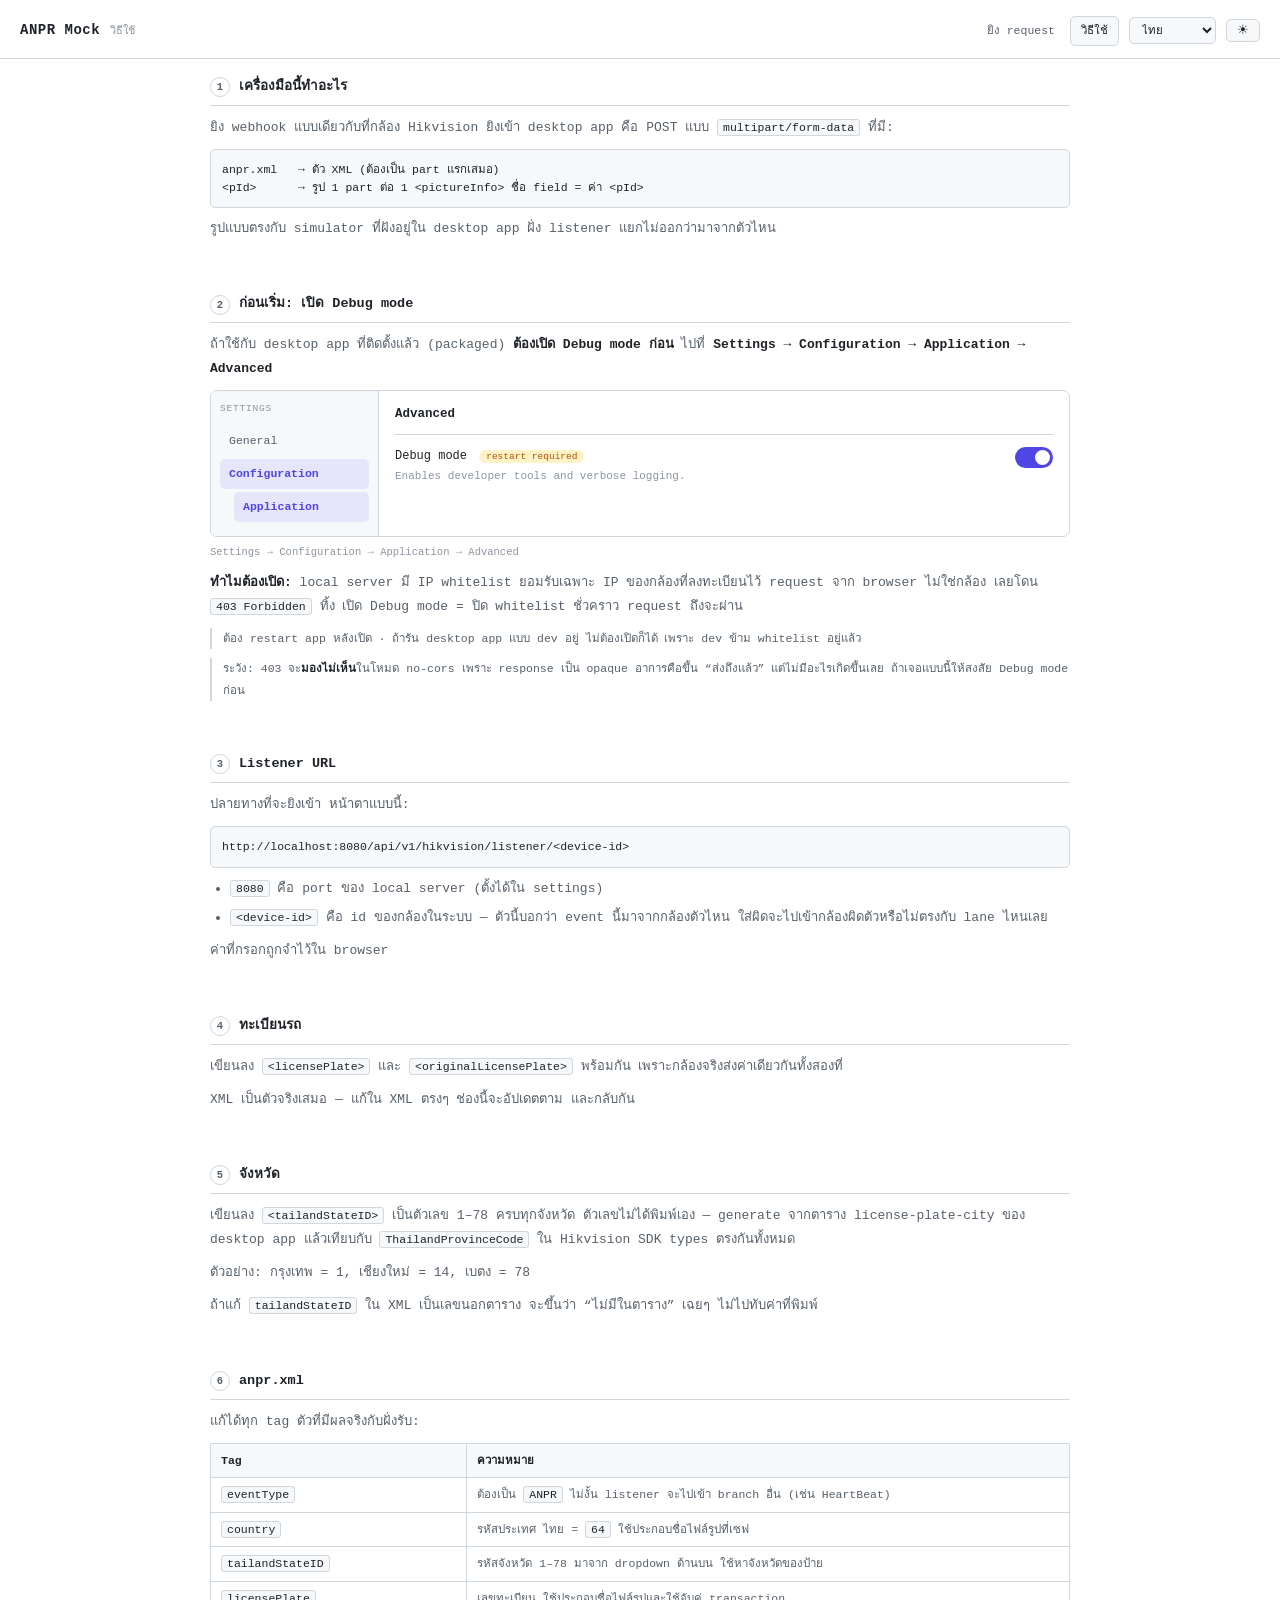
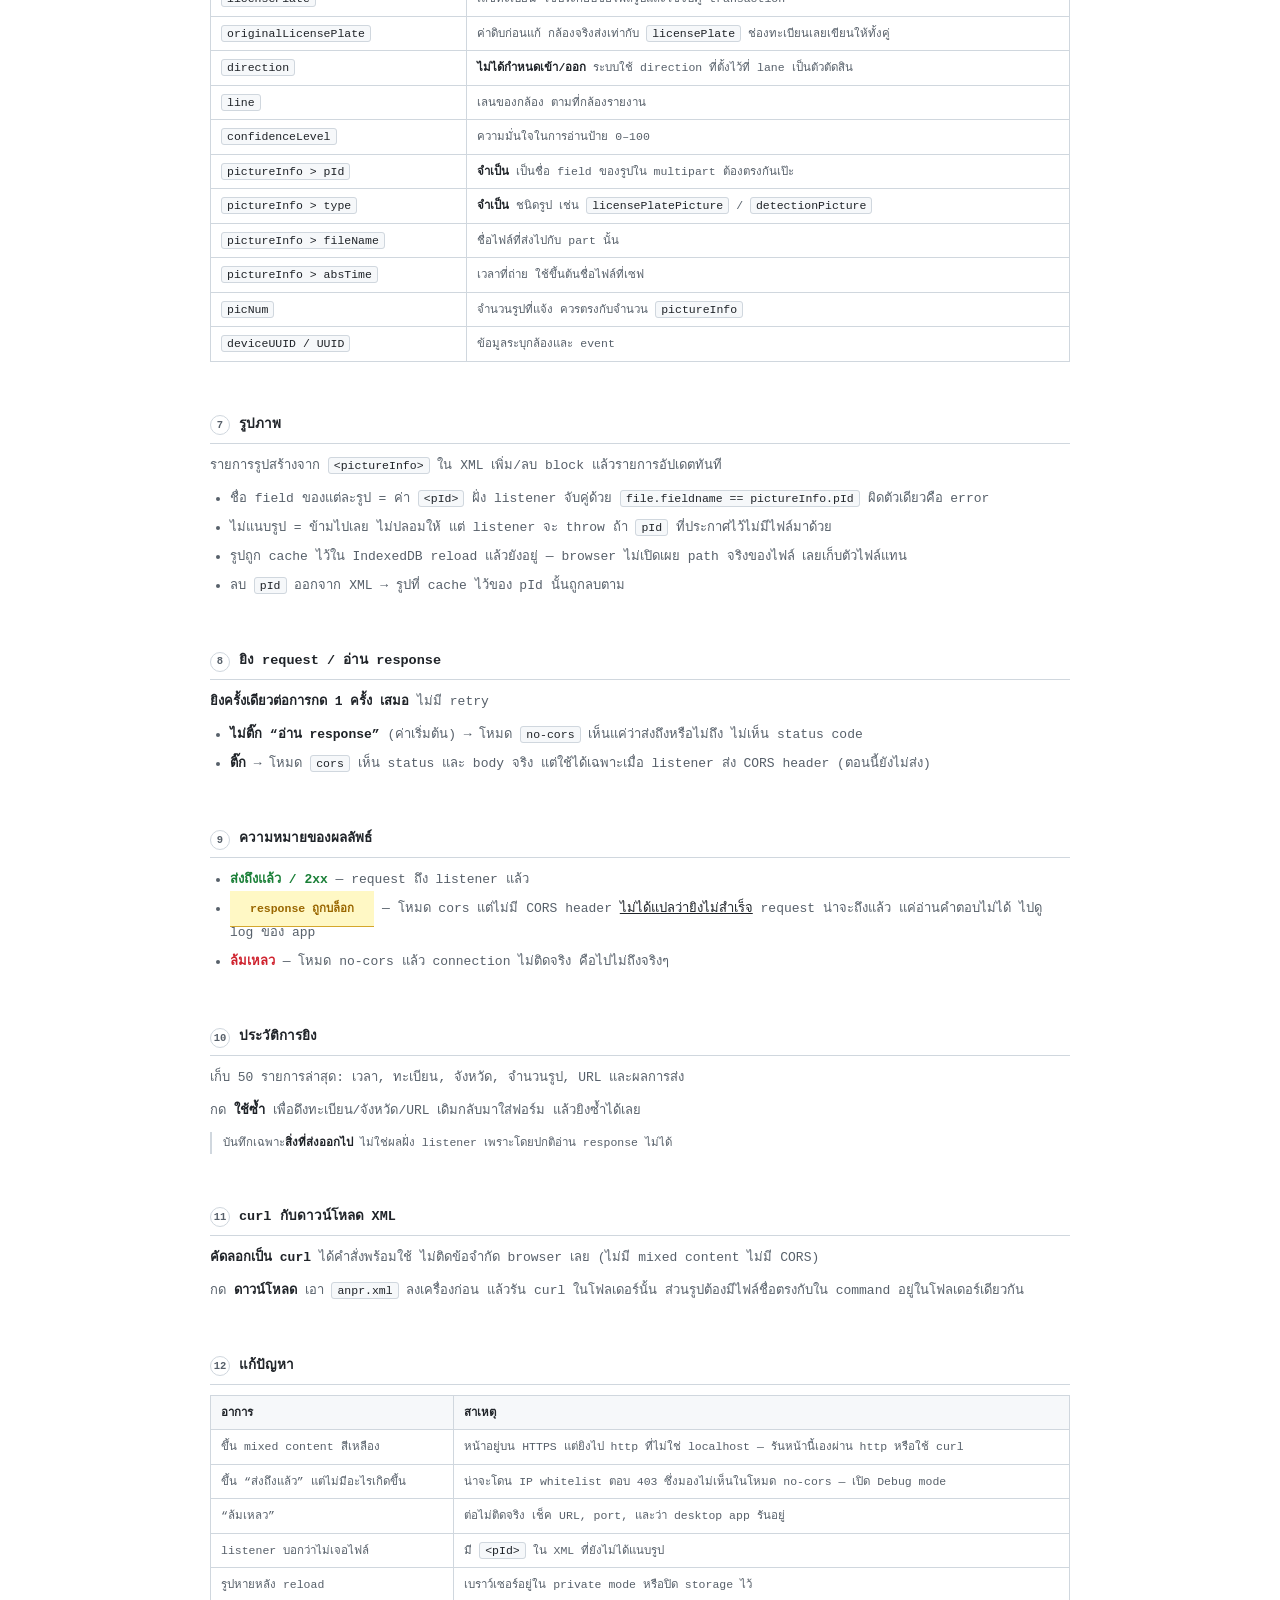
==== help.html @ 74ee7b0b "feat: help page, th/en/ja, fire history; fix misleading error colour Help page (help.html) documents" ====
<!doctype html>
<html lang="th">
  <head>
    <meta charset="utf-8" />
    <meta name="viewport" content="width=device-width, initial-scale=1" />
    <title>ANPR Mock — help</title>
    <link rel="stylesheet" href="./styles.css" />
    <script>
      document.documentElement.dataset.theme = localStorage.getItem("anpr-theme") || "light"
    </script>
  </head>
  <body>
    <header>
      <h1 data-i18n="app.title">ANPR Mock</h1>
      <span class="sub" data-i18n="nav.help"></span>
      <nav>
        <a href="./index.html" data-i18n="nav.app"></a>
        <a class="active" href="./help.html" data-i18n="nav.help"></a>
      </nav>
      <select id="lang" class="lang"></select>
      <button id="theme" class="icon" type="button" title="light / dark">☀</button>
    </header>

    <main id="doc" class="doc"></main>

    <script src="./theme.js"></script>
    <script src="./i18n.js"></script>
    <script src="./help.js"></script>
  </body>
</html>
---- styles.css ----
/* Light is the default palette; dark only redefines the tokens. */
:root {
  --bg: #ffffff;
  --panel: #f6f8fa;
  --border: #d0d7de;
  --txt: #1f2328;
  --dim: #57606a;
  --faint: #8c959f;
  --ok: #1a7f37;
  --err: #cf222e;
  --warn: #9a6700;
  --warn-bg: #fff8c5;
  --warn-border: #d4a72c;
  --warn-txt: #4d3800;
  --err-txt: #82071e;
  --thumb-bg: #eaeef2;
}

:root[data-theme="dark"] {
  --bg: #0d1117;
  --panel: #161b22;
  --border: #30363d;
  --txt: #d7dde5;
  --dim: #9aa4b0;
  --faint: #6e7681;
  --ok: #3fb950;
  --err: #f85149;
  --warn: #d29922;
  --warn-bg: #2a1f0a;
  --warn-border: #d29922;
  --warn-txt: #f0d9a8;
  --err-txt: #f8b8b4;
  --thumb-bg: #0a0d12;
}

* {
  box-sizing: border-box;
}

body {
  margin: 0;
  background: var(--bg);
  color: var(--txt);
  font:
    13px/1.55 ui-monospace,
    SFMono-Regular,
    Menlo,
    monospace;
}

header {
  padding: 16px 20px 12px;
  border-bottom: 1px solid var(--border);
  display: flex;
  align-items: baseline;
  gap: 10px;
}
header h1 {
  margin: 0;
  font-size: 14px;
  letter-spacing: 0.5px;
}
header .sub {
  color: var(--faint);
  font-size: 11px;
  flex: 1;
}
button.icon {
  padding: 4px 10px;
  font-size: 13px;
  line-height: 1;
}

main {
  max-width: 900px;
  margin: 0 auto;
  padding: 18px 20px 60px;
  display: flex;
  flex-direction: column;
  gap: 18px;
}

label {
  display: flex;
  align-items: baseline;
  gap: 10px;
  font-size: 11px;
  color: var(--dim);
  margin-bottom: 6px;
  text-transform: uppercase;
  letter-spacing: 0.6px;
}
.hint {
  text-transform: none;
  letter-spacing: 0;
  color: var(--faint);
}

input[type="text"],
textarea {
  width: 100%;
  background: var(--panel);
  color: var(--txt);
  border: 1px solid var(--border);
  border-radius: 5px;
  padding: 9px 11px;
  font: inherit;
  resize: vertical;
}
input[type="text"]:focus,
textarea:focus {
  outline: none;
  border-color: var(--dim);
}

button {
  background: var(--panel);
  color: var(--txt);
  border: 1px solid var(--border);
  border-radius: 5px;
  padding: 8px 16px;
  font: inherit;
  cursor: pointer;
}
button:hover {
  border-color: var(--dim);
}
button.ghost {
  color: var(--dim);
}
button.link {
  background: none;
  border: none;
  padding: 0;
  color: var(--faint);
  font-size: 10px;
  text-transform: uppercase;
  letter-spacing: 0.6px;
}
button.link:hover {
  color: var(--txt);
}

.actions {
  display: flex;
  gap: 10px;
}
#fire {
  border-color: var(--dim);
  font-weight: 600;
}

.warn {
  margin: 0;
  padding: 11px 20px;
  background: var(--warn-bg);
  border-bottom: 1px solid var(--warn-border);
  color: var(--warn-txt);
  font-size: 11.5px;
  line-height: 1.7;
}
.warn code {
  color: var(--warn);
  font-weight: 600;
}
.hidden {
  display: none;
}

.pid {
  display: flex;
  align-items: center;
  gap: 12px;
  padding: 9px 11px;
  border: 1px solid var(--border);
  border-radius: 5px;
  margin-bottom: 7px;
}
.thumb {
  width: 56px;
  height: 42px;
  flex: none;
  border: 1px solid var(--border);
  border-radius: 3px;
  overflow: hidden;
  display: flex;
  align-items: center;
  justify-content: center;
  background: var(--thumb-bg);
}
.thumb.empty {
  color: var(--faint);
}
.thumb img {
  width: 100%;
  height: 100%;
  object-fit: cover;
}
.pid-body {
  flex: 1;
  min-width: 0;
}
.pid-name {
  font-size: 12px;
}
.pid-id,
.pid-file {
  font-size: 10.5px;
  color: var(--faint);
  white-space: nowrap;
  overflow: hidden;
  text-overflow: ellipsis;
}
.pid-file {
  color: var(--ok);
}

.btn-file {
  display: inline-block;
  margin: 0;
  padding: 7px 14px;
  border: 1px solid var(--border);
  border-radius: 5px;
  cursor: pointer;
  font-size: 12px;
  color: var(--txt);
  text-transform: none;
  letter-spacing: 0;
}
.btn-file:hover {
  border-color: var(--dim);
}
.btn-file input {
  display: none;
}

.empty-box {
  padding: 18px;
  border: 1px dashed var(--border);
  border-radius: 5px;
  text-align: center;
  color: var(--faint);
  font-size: 11.5px;
}

.result {
  margin: 0;
  padding: 11px;
  background: var(--panel);
  border: 1px solid var(--border);
  border-radius: 5px;
  white-space: pre-wrap;
  word-break: break-word;
  max-height: 320px;
  overflow: auto;
  font-size: 11.5px;
  color: var(--dim);
}
.result.ok {
  border-color: var(--ok);
  color: var(--txt);
}
.result.err {
  border-color: var(--err);
  color: var(--err-txt);
}

.row2 {
  display: grid;
  grid-template-columns: 1fr 1fr;
  gap: 14px;
}
@media (max-width: 640px) {
  .row2 {
    grid-template-columns: 1fr;
  }
}
select {
  width: 100%;
  background: var(--panel);
  color: var(--txt);
  border: 1px solid var(--border);
  border-radius: 5px;
  padding: 9px 11px;
  font: inherit;
}
select:focus {
  outline: none;
  border-color: var(--dim);
}

.actions {
  align-items: center;
}
label.check {
  margin: 0;
  text-transform: none;
  letter-spacing: 0;
  font-size: 11.5px;
  color: var(--dim);
  cursor: pointer;
  align-items: center;
  gap: 6px;
}
button:disabled {
  opacity: 0.5;
  cursor: default;
}

/* ─── header nav + language ─────────────────────────────────────────────── */
header nav {
  display: flex;
  gap: 4px;
}
header nav a {
  color: var(--dim);
  text-decoration: none;
  font-size: 11.5px;
  padding: 5px 10px;
  border: 1px solid transparent;
  border-radius: 5px;
}
header nav a:hover {
  color: var(--txt);
}
header nav a.active {
  color: var(--txt);
  border-color: var(--border);
  background: var(--panel);
}
select.lang {
  width: auto;
  padding: 5px 8px;
  font-size: 11.5px;
}

/* ─── history ───────────────────────────────────────────────────────────── */
.hrow {
  display: flex;
  align-items: center;
  gap: 10px;
  padding: 7px 11px;
  border: 1px solid var(--border);
  border-radius: 5px;
  margin-bottom: 5px;
  font-size: 11.5px;
}
.hdot {
  width: 7px;
  height: 7px;
  border-radius: 50%;
  flex: none;
  background: var(--faint);
}
.hdot.ok {
  background: var(--ok);
}
.hdot.warn {
  background: var(--warn);
}
.hdot.err {
  background: var(--err);
}
.htime {
  color: var(--faint);
  white-space: nowrap;
}
.hplate {
  font-weight: 600;
  min-width: 90px;
}
.hprov {
  flex: 1;
  color: var(--dim);
  white-space: nowrap;
  overflow: hidden;
  text-overflow: ellipsis;
}
.hprov i,
.hpics i {
  font-style: normal;
  color: var(--faint);
}
.hpics {
  color: var(--dim);
  white-space: nowrap;
}
.hout {
  white-space: nowrap;
}
.hout.ok {
  color: var(--ok);
}
.hout.warn {
  color: var(--warn);
}
.hout.err {
  color: var(--err);
}

.result.warn {
  border-color: var(--warn);
  color: var(--txt);
}

/* ─── help page ─────────────────────────────────────────────────────────── */
.doc section {
  margin-bottom: 26px;
}
.doc h2 {
  display: flex;
  align-items: center;
  gap: 9px;
  font-size: 13.5px;
  margin: 0 0 10px;
  padding-bottom: 7px;
  border-bottom: 1px solid var(--border);
}
.doc .num {
  display: inline-flex;
  align-items: center;
  justify-content: center;
  width: 20px;
  height: 20px;
  flex: none;
  border: 1px solid var(--border);
  border-radius: 50%;
  font-size: 10.5px;
  color: var(--dim);
}
.doc p,
.doc li {
  line-height: 1.85;
  color: var(--dim);
}
.doc p {
  margin: 0 0 9px;
}
.doc ul {
  margin: 0 0 9px;
  padding-left: 20px;
}
.doc li {
  margin-bottom: 5px;
}
.doc b,
.doc u {
  color: var(--txt);
}
.doc b.ok {
  color: var(--ok);
}
.doc b.warn {
  color: var(--warn);
}
.doc b.err {
  color: var(--err);
}
.doc code {
  background: var(--panel);
  border: 1px solid var(--border);
  border-radius: 3px;
  padding: 1px 5px;
  font-size: 11.5px;
  color: var(--txt);
}
.doc pre {
  background: var(--panel);
  border: 1px solid var(--border);
  border-radius: 5px;
  padding: 11px;
  overflow-x: auto;
  font-size: 11.5px;
  color: var(--txt);
  margin: 0 0 9px;
}
.doc .note {
  border-left: 2px solid var(--border);
  padding-left: 11px;
  font-size: 11.5px;
}
.scroll {
  overflow-x: auto;
  margin-bottom: 9px;
}
.doc table {
  width: 100%;
  border-collapse: collapse;
  font-size: 11.5px;
  min-width: 460px;
}
.doc th,
.doc td {
  text-align: left;
  vertical-align: top;
  padding: 7px 10px;
  border: 1px solid var(--border);
  line-height: 1.7;
}
.doc th {
  background: var(--panel);
  color: var(--txt);
  font-weight: 600;
}
.doc td {
  color: var(--dim);
}

/* Reproduction of the desktop app's settings screen (see help.js). */
.shot {
  margin: 0 0 11px;
}
.shot-ui {
  display: flex;
  border: 1px solid var(--border);
  border-radius: 7px;
  overflow: hidden;
  background: var(--bg);
  min-width: 420px;
}
.shot-side {
  width: 168px;
  flex: none;
  padding: 11px 9px;
  border-right: 1px solid var(--border);
  background: var(--panel);
}
.shot-side-h {
  font-size: 9.5px;
  letter-spacing: 0.8px;
  color: var(--faint);
  margin-bottom: 9px;
}
.shot-item {
  padding: 6px 9px;
  border-radius: 5px;
  font-size: 11.5px;
  color: var(--dim);
  margin-bottom: 3px;
}
.shot-item.sub {
  margin-left: 14px;
}
.shot-item.sel {
  color: #4f46e5;
  background: rgba(79, 70, 229, 0.1);
  font-weight: 600;
}
.shot-panel {
  flex: 1;
  padding: 14px 16px;
}
.shot-title {
  font-weight: 700;
  font-size: 12.5px;
  color: var(--txt);
  padding-bottom: 9px;
  border-bottom: 1px solid var(--border);
  margin-bottom: 12px;
}
.shot-row {
  display: flex;
  align-items: flex-start;
  gap: 14px;
}
.shot-label {
  font-size: 12px;
  color: var(--txt);
  margin-bottom: 3px;
}
.shot-badge {
  font-size: 9.5px;
  color: #b45309;
  background: #fef3c7;
  border-radius: 9px;
  padding: 1px 7px;
  margin-left: 5px;
}
.shot-desc {
  font-size: 11px;
  color: var(--faint);
}
.shot-toggle {
  width: 38px;
  height: 21px;
  flex: none;
  margin-left: auto;
  border-radius: 11px;
  background: #4f46e5;
  position: relative;
}
.shot-toggle i {
  position: absolute;
  top: 3px;
  right: 3px;
  width: 15px;
  height: 15px;
  border-radius: 50%;
  background: #fff;
}
.shot figcaption {
  margin-top: 7px;
  font-size: 10.5px;
  color: var(--faint);
}
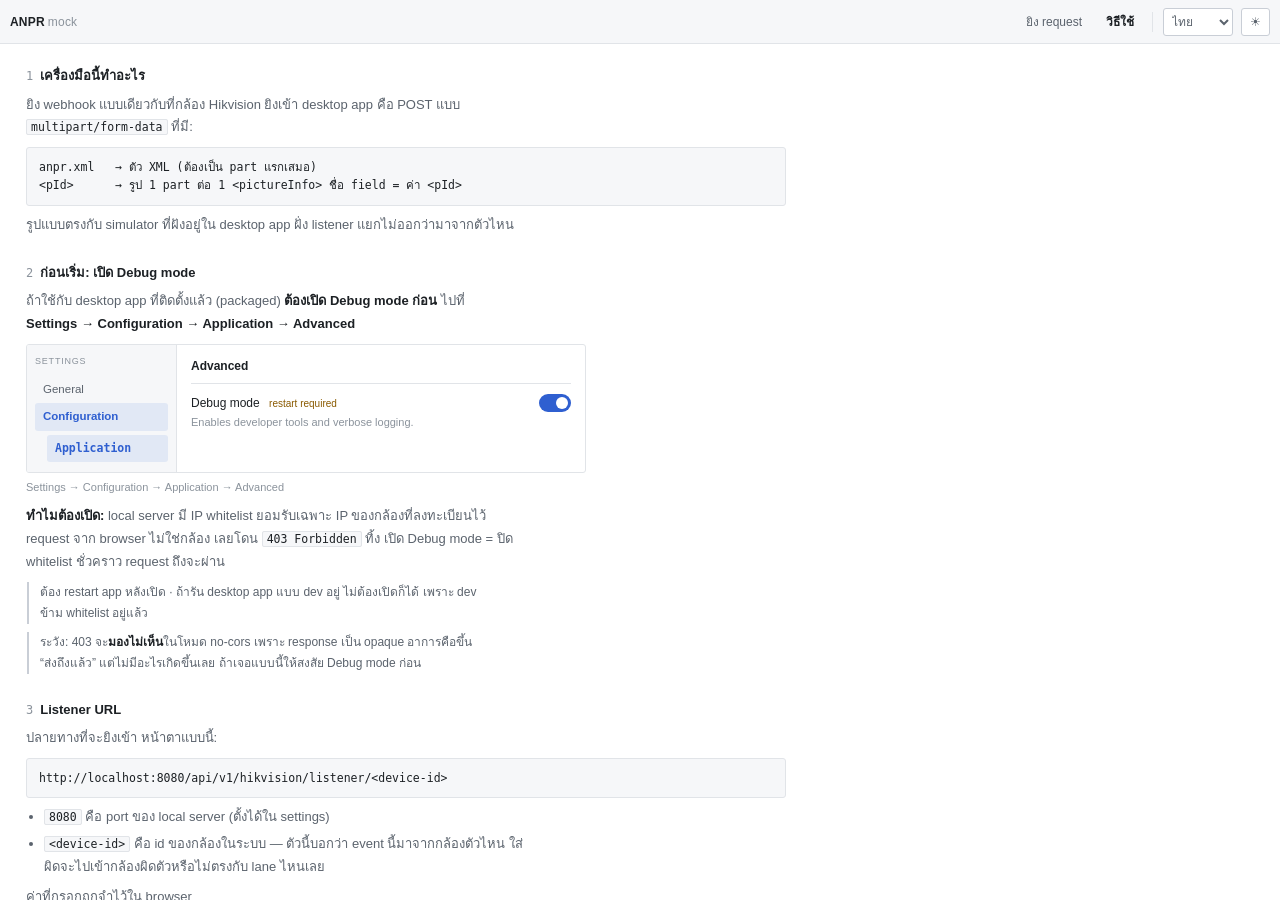
==== commit d87ba88d: "feat: rework the layout as an API client, add optional live presence The screen is a request tool us" ====
--- a/help.html
+++ b/help.html
@@ -4,24 +4,24 @@
     <meta charset="utf-8" />
     <meta name="viewport" content="width=device-width, initial-scale=1" />
     <title>ANPR Mock — help</title>
+    <link rel="icon" href='data:image/svg+xml,<svg xmlns="http://www.w3.org/2000/svg" viewBox="0 0 16 16"><rect x="1" y="4" width="14" height="8" rx="1.5" fill="none" stroke="%232f5fd0" stroke-width="1.5"/><path d="M4.5 8h1.5M7.25 8h1.5M10 8h1.5" stroke="%232f5fd0" stroke-width="1.5" stroke-linecap="round"/></svg>' />
     <link rel="stylesheet" href="./styles.css" />
     <script>
       document.documentElement.dataset.theme = localStorage.getItem("anpr-theme") || "light"
     </script>
   </head>
   <body>
-    <header>
-      <h1 data-i18n="app.title">ANPR Mock</h1>
-      <span class="sub" data-i18n="nav.help"></span>
-      <nav>
-        <a href="./index.html" data-i18n="nav.app"></a>
-        <a class="active" href="./help.html" data-i18n="nav.help"></a>
-      </nav>
-      <select id="lang" class="lang"></select>
-      <button id="theme" class="icon" type="button" title="light / dark">☀</button>
+    <header class="bar">
+      <span class="brand">ANPR<em>mock</em></span>
+      <span style="flex: 1"></span>
+      <a class="tab" href="./index.html" data-i18n="nav.app"></a>
+      <a class="tab active" href="./help.html" data-i18n="nav.help"></a>
+      <span class="bar-sep" aria-hidden="true"></span>
+      <select id="lang" class="quiet-select" aria-label="Language"></select>
+      <button id="theme" class="quiet icon" type="button" title="light / dark">☀</button>
     </header>
 
-    <main id="doc" class="doc"></main>
+    <main class="doc"><div class="doc-inner" id="doc"></div></main>
 
     <script src="./theme.js"></script>
     <script src="./i18n.js"></script>
--- a/styles.css
+++ b/styles.css
@@ -1,447 +1,639 @@
-/* Light is the default palette; dark only redefines the tokens. */
+/*
+ * Layout is an API-client, not a dashboard: a toolbar carrying the target and
+ * the primary action, a narrow left rail for what changes between fires, and
+ * the payload/response panes taking the remaining space.
+ *
+ * Two type families on purpose — a UI sans for chrome and labels, monospace for
+ * data the developer actually reads (URL, XML, plate, pIds, response). That
+ * split does the hierarchy work that size and weight alone would not.
+ *
+ * Light is the default palette; dark only redefines the tokens.
+ */
+
 :root {
   --bg: #ffffff;
-  --panel: #f6f8fa;
-  --border: #d0d7de;
-  --txt: #1f2328;
-  --dim: #57606a;
-  --faint: #8c959f;
+  --bg-sunken: #f6f7f9;
+  --bg-raised: #ffffff;
+  --line: #e1e4e8;
+  --line-strong: #c9ced6;
+  --txt: #1c2024;
+  --txt-dim: #5b636d;
+  --txt-faint: #8b939c;
+  --accent: #2f5fd0;
+  --accent-txt: #ffffff;
   --ok: #1a7f37;
-  --err: #cf222e;
-  --warn: #9a6700;
-  --warn-bg: #fff8c5;
-  --warn-border: #d4a72c;
-  --warn-txt: #4d3800;
-  --err-txt: #82071e;
-  --thumb-bg: #eaeef2;
+  --err: #c62b1f;
+  --warn: #8a5a00;
+  --warn-bg: #fdf6e3;
+  --focus: #2f5fd0;
+
+  --ui:
+    -apple-system, BlinkMacSystemFont, "Segoe UI", Roboto, "Noto Sans Thai", "Hiragino Sans", "Noto Sans JP",
+    sans-serif;
+  --mono: ui-monospace, SFMono-Regular, "SF Mono", Menlo, Consolas, monospace;
+
+  --bar-h: 44px;
 }
 
 :root[data-theme="dark"] {
-  --bg: #0d1117;
-  --panel: #161b22;
-  --border: #30363d;
-  --txt: #d7dde5;
-  --dim: #9aa4b0;
-  --faint: #6e7681;
-  --ok: #3fb950;
-  --err: #f85149;
-  --warn: #d29922;
-  --warn-bg: #2a1f0a;
-  --warn-border: #d29922;
-  --warn-txt: #f0d9a8;
-  --err-txt: #f8b8b4;
-  --thumb-bg: #0a0d12;
+  --bg: #16181c;
+  --bg-sunken: #101215;
+  --bg-raised: #1c1f24;
+  --line: #2b2f36;
+  --line-strong: #3c424b;
+  --txt: #dfe3e8;
+  --txt-dim: #99a1ab;
+  --txt-faint: #6b737d;
+  --accent: #4b7fe8;
+  --accent-txt: #ffffff;
+  --ok: #4ab866;
+  --err: #ef6b5e;
+  --warn: #d4a340;
+  --warn-bg: #2a2314;
+  --focus: #6a9bff;
 }
 
 * {
   box-sizing: border-box;
 }
 
+html,
+body {
+  height: 100%;
+}
+
 body {
   margin: 0;
+  display: flex;
+  flex-direction: column;
   background: var(--bg);
   color: var(--txt);
-  font:
-    13px/1.55 ui-monospace,
-    SFMono-Regular,
-    Menlo,
-    monospace;
-}
-
-header {
-  padding: 16px 20px 12px;
-  border-bottom: 1px solid var(--border);
-  display: flex;
-  align-items: baseline;
-  gap: 10px;
-}
-header h1 {
-  margin: 0;
-  font-size: 14px;
-  letter-spacing: 0.5px;
-}
-header .sub {
-  color: var(--faint);
-  font-size: 11px;
+  font: 13px/1.5 var(--ui);
+  -webkit-font-smoothing: antialiased;
+}
+
+:focus-visible {
+  outline: 2px solid var(--focus);
+  outline-offset: 1px;
+}
+
+.sr {
+  position: absolute;
+  width: 1px;
+  height: 1px;
+  overflow: hidden;
+  clip: rect(0 0 0 0);
+  white-space: nowrap;
+}
+
+/* ── toolbar ─────────────────────────────────────────────────────────────── */
+
+.bar {
+  display: flex;
+  align-items: center;
+  gap: 8px;
+  height: var(--bar-h);
+  flex: none;
+  padding: 0 10px;
+  border-bottom: 1px solid var(--line);
+  background: var(--bg-sunken);
+}
+
+.brand {
+  font-weight: 650;
+  font-size: 12px;
+  letter-spacing: 0.2px;
+  white-space: nowrap;
+}
+.brand em {
+  font-style: normal;
+  font-weight: 400;
+  color: var(--txt-faint);
+  margin-left: 3px;
+}
+
+/* The target URL is the most consequential value on screen — it gets the width,
+   and monospace so a wrong port is visible at a glance. */
+.target {
   flex: 1;
-}
-button.icon {
-  padding: 4px 10px;
-  font-size: 13px;
-  line-height: 1;
-}
-
-main {
-  max-width: 900px;
-  margin: 0 auto;
-  padding: 18px 20px 60px;
-  display: flex;
-  flex-direction: column;
-  gap: 18px;
-}
-
-label {
-  display: flex;
-  align-items: baseline;
-  gap: 10px;
-  font-size: 11px;
-  color: var(--dim);
-  margin-bottom: 6px;
-  text-transform: uppercase;
-  letter-spacing: 0.6px;
-}
-.hint {
-  text-transform: none;
-  letter-spacing: 0;
-  color: var(--faint);
-}
-
-input[type="text"],
-textarea {
-  width: 100%;
-  background: var(--panel);
-  color: var(--txt);
-  border: 1px solid var(--border);
-  border-radius: 5px;
-  padding: 9px 11px;
-  font: inherit;
-  resize: vertical;
-}
-input[type="text"]:focus,
-textarea:focus {
+  min-width: 0;
+  height: 28px;
+  padding: 0 9px;
+  border: 1px solid var(--line-strong);
+  border-radius: 3px;
+  background: var(--bg-raised);
+  color: var(--txt);
+  font: 12px/1 var(--mono);
+}
+.target:focus {
+  border-color: var(--focus);
   outline: none;
-  border-color: var(--dim);
-}
+  box-shadow: 0 0 0 2px color-mix(in srgb, var(--focus) 25%, transparent);
+}
+
+.bar-sep {
+  width: 1px;
+  height: 20px;
+  background: var(--line);
+  margin: 0 2px;
+}
+
+.tab {
+  color: var(--txt-dim);
+  text-decoration: none;
+  font-size: 12px;
+  padding: 5px 8px;
+  border-radius: 3px;
+  white-space: nowrap;
+}
+.tab:hover {
+  color: var(--txt);
+  background: var(--bg-raised);
+}
+.tab.active {
+  color: var(--txt);
+  font-weight: 600;
+}
+
+/* ── buttons ─────────────────────────────────────────────────────────────── */
 
 button {
-  background: var(--panel);
-  color: var(--txt);
-  border: 1px solid var(--border);
-  border-radius: 5px;
-  padding: 8px 16px;
   font: inherit;
   cursor: pointer;
 }
-button:hover {
-  border-color: var(--dim);
-}
-button.ghost {
-  color: var(--dim);
-}
-button.link {
+
+.primary {
+  height: 28px;
+  padding: 0 14px;
+  border: 1px solid transparent;
+  border-radius: 3px;
+  background: var(--accent);
+  color: var(--accent-txt);
+  font-size: 12px;
+  font-weight: 600;
+  white-space: nowrap;
+}
+.primary:hover:not(:disabled) {
+  filter: brightness(1.08);
+}
+.primary:disabled {
+  opacity: 0.55;
+  cursor: default;
+}
+
+.quiet {
+  height: 28px;
+  padding: 0 10px;
+  border: 1px solid var(--line-strong);
+  border-radius: 3px;
+  background: var(--bg-raised);
+  color: var(--txt-dim);
+  font-size: 12px;
+  white-space: nowrap;
+}
+.quiet:hover {
+  color: var(--txt);
+  border-color: var(--txt-faint);
+}
+.quiet.icon {
+  padding: 0 8px;
+}
+
+.quiet-select {
+  height: 28px;
+  padding: 0 4px;
+  border: 1px solid var(--line-strong);
+  border-radius: 3px;
+  background: var(--bg-raised);
+  color: var(--txt-dim);
+  font: 12px var(--ui);
+}
+
+/* Tertiary: reads as text, sits next to what it acts on. */
+.link {
+  border: 0;
   background: none;
-  border: none;
   padding: 0;
-  color: var(--faint);
-  font-size: 10px;
+  color: var(--txt-faint);
+  font-size: 11px;
+  text-decoration: underline;
+  text-underline-offset: 2px;
+}
+.link:hover {
+  color: var(--txt);
+}
+
+/* ── mixed-content notice ────────────────────────────────────────────────── */
+
+.notice {
+  flex: none;
+  padding: 7px 12px;
+  border-bottom: 1px solid var(--line);
+  background: var(--warn-bg);
+  color: var(--warn);
+  font-size: 12px;
+  line-height: 1.6;
+}
+.notice[hidden] {
+  display: none;
+}
+.notice code {
+  font-family: var(--mono);
+  font-size: 11px;
+  color: var(--txt);
+}
+.notice b {
+  color: var(--txt);
+}
+
+/* ── work area ───────────────────────────────────────────────────────────── */
+
+.work {
+  flex: 1;
+  min-height: 0;
+  display: grid;
+  grid-template-columns: 320px 1fr;
+}
+
+.side {
+  border-right: 1px solid var(--line);
+  background: var(--bg-sunken);
+  overflow-y: auto;
+  padding-bottom: 16px;
+}
+
+/* Groups are separated by a rule, not boxed. Nothing here is a card. */
+.grp {
+  padding: 12px 14px 14px;
+  border-bottom: 1px solid var(--line);
+}
+.grp-last {
+  border-bottom: 0;
+}
+.grp-h {
+  display: flex;
+  align-items: baseline;
+  gap: 8px;
+  margin: 0 0 10px;
+  font-size: 10.5px;
+  font-weight: 650;
+  letter-spacing: 0.7px;
   text-transform: uppercase;
-  letter-spacing: 0.6px;
-}
-button.link:hover {
-  color: var(--txt);
-}
-
-.actions {
-  display: flex;
-  gap: 10px;
-}
-#fire {
-  border-color: var(--dim);
-  font-weight: 600;
-}
-
-.warn {
-  margin: 0;
-  padding: 11px 20px;
-  background: var(--warn-bg);
-  border-bottom: 1px solid var(--warn-border);
-  color: var(--warn-txt);
+  color: var(--txt-faint);
+}
+.grp-meta {
+  flex: 1;
+  font-weight: 400;
+  letter-spacing: 0;
+  text-transform: none;
+  font-size: 11px;
+  color: var(--txt-faint);
+}
+
+.field {
+  margin-bottom: 10px;
+}
+.field:last-child {
+  margin-bottom: 0;
+}
+.field label {
+  display: block;
+  margin-bottom: 4px;
   font-size: 11.5px;
-  line-height: 1.7;
-}
-.warn code {
-  color: var(--warn);
-  font-weight: 600;
-}
-.hidden {
-  display: none;
-}
-
-.pid {
+  color: var(--txt-dim);
+}
+.field input,
+.field select {
+  width: 100%;
+  height: 28px;
+  padding: 0 8px;
+  border: 1px solid var(--line-strong);
+  border-radius: 3px;
+  background: var(--bg-raised);
+  color: var(--txt);
+  font: 12px var(--mono);
+}
+.field select {
+  font-family: var(--ui);
+}
+.field input:focus,
+.field select:focus {
+  border-color: var(--focus);
+  outline: none;
+  box-shadow: 0 0 0 2px color-mix(in srgb, var(--focus) 25%, transparent);
+}
+.sub {
+  margin: 4px 0 0;
+  font-size: 11px;
+  color: var(--txt-faint);
+  font-family: var(--mono);
+}
+
+/* ── picture rows ────────────────────────────────────────────────────────── */
+
+.pic {
   display: flex;
   align-items: center;
-  gap: 12px;
-  padding: 9px 11px;
-  border: 1px solid var(--border);
-  border-radius: 5px;
-  margin-bottom: 7px;
-}
-.thumb {
-  width: 56px;
-  height: 42px;
+  gap: 8px;
+  padding: 6px 0;
+  border-bottom: 1px solid var(--line);
+}
+.pic:last-child {
+  border-bottom: 0;
+}
+.pic-thumb {
+  width: 40px;
+  height: 30px;
   flex: none;
-  border: 1px solid var(--border);
-  border-radius: 3px;
+  border: 1px solid var(--line);
+  border-radius: 2px;
   overflow: hidden;
+  background: var(--bg-raised);
   display: flex;
   align-items: center;
   justify-content: center;
-  background: var(--thumb-bg);
-}
-.thumb.empty {
-  color: var(--faint);
-}
-.thumb img {
+  color: var(--txt-faint);
+  font-size: 10px;
+}
+.pic-thumb img {
   width: 100%;
   height: 100%;
   object-fit: cover;
 }
-.pid-body {
+.pic-body {
   flex: 1;
   min-width: 0;
 }
-.pid-name {
-  font-size: 12px;
-}
-.pid-id,
-.pid-file {
-  font-size: 10.5px;
-  color: var(--faint);
+.pic-name {
+  font-size: 12px;
+  font-family: var(--mono);
   white-space: nowrap;
   overflow: hidden;
   text-overflow: ellipsis;
 }
-.pid-file {
-  color: var(--ok);
-}
-
-.btn-file {
-  display: inline-block;
+/* pId is needed but noisy — present, de-emphasised, truncated. */
+.pic-id {
+  font-size: 10.5px;
+  font-family: var(--mono);
+  color: var(--txt-faint);
+  white-space: nowrap;
+  overflow: hidden;
+  text-overflow: ellipsis;
+}
+.pic-id.missing {
+  color: var(--warn);
+  font-family: var(--ui);
+}
+.pic-act {
+  display: flex;
+  gap: 7px;
+  flex: none;
+}
+.pick {
+  color: var(--txt-faint);
+  font-size: 11px;
+  text-decoration: underline;
+  text-underline-offset: 2px;
+  cursor: pointer;
+}
+.pick:hover {
+  color: var(--txt);
+}
+.pick input {
+  display: none;
+}
+
+/* ── history ─────────────────────────────────────────────────────────────── */
+
+.hrow {
+  display: flex;
+  align-items: baseline;
+  gap: 8px;
+  padding: 5px 0;
+  border-bottom: 1px solid var(--line);
+  font-size: 11.5px;
+  font-family: var(--mono);
+}
+.hrow:last-child {
+  border-bottom: 0;
+}
+.htime {
+  color: var(--txt-faint);
+  white-space: nowrap;
+  font-size: 11px;
+}
+.hplate {
+  font-weight: 600;
+  white-space: nowrap;
+}
+.hprov {
+  flex: 1;
+  min-width: 0;
+  color: var(--txt-dim);
+  white-space: nowrap;
+  overflow: hidden;
+  text-overflow: ellipsis;
+  font-family: var(--ui);
+  font-size: 11.5px;
+}
+.hpics {
+  color: var(--txt-faint);
+  white-space: nowrap;
+  font-size: 11px;
+}
+
+/* Empty states are one quiet line, not a dashed placeholder box. */
+.none {
+  color: var(--txt-faint);
+  font-size: 11.5px;
+  padding: 2px 0;
+}
+
+/* ── panes ───────────────────────────────────────────────────────────────── */
+
+.panes {
+  display: grid;
+  grid-template-rows: 1fr minmax(150px, 34%);
+  min-width: 0;
+  min-height: 0;
+}
+
+.pane {
+  display: flex;
+  flex-direction: column;
+  min-height: 0;
+}
+.pane-res {
+  border-top: 1px solid var(--line);
+}
+
+.pane-h {
+  display: flex;
+  align-items: center;
+  gap: 10px;
+  flex: none;
+  height: 30px;
+  padding: 0 12px;
+  border-bottom: 1px solid var(--line);
+  background: var(--bg-sunken);
+}
+.pane-h h2 {
   margin: 0;
-  padding: 7px 14px;
-  border: 1px solid var(--border);
-  border-radius: 5px;
+  font-size: 10.5px;
+  font-weight: 650;
+  letter-spacing: 0.7px;
+  text-transform: uppercase;
+  color: var(--txt-faint);
+}
+.pane-act {
+  display: flex;
+  align-items: center;
+  gap: 10px;
+  margin-left: auto;
+}
+.check {
+  display: flex;
+  align-items: center;
+  gap: 5px;
+  font-size: 11.5px;
+  color: var(--txt-dim);
   cursor: pointer;
-  font-size: 12px;
-  color: var(--txt);
-  text-transform: none;
-  letter-spacing: 0;
-}
-.btn-file:hover {
-  border-color: var(--dim);
-}
-.btn-file input {
-  display: none;
-}
-
-.empty-box {
-  padding: 18px;
-  border: 1px dashed var(--border);
-  border-radius: 5px;
-  text-align: center;
-  color: var(--faint);
-  font-size: 11.5px;
-}
-
-.result {
+  user-select: none;
+}
+.check input {
   margin: 0;
-  padding: 11px;
-  background: var(--panel);
-  border: 1px solid var(--border);
-  border-radius: 5px;
-  white-space: pre-wrap;
-  word-break: break-word;
-  max-height: 320px;
-  overflow: auto;
-  font-size: 11.5px;
-  color: var(--dim);
-}
-.result.ok {
-  border-color: var(--ok);
-  color: var(--txt);
-}
-.result.err {
-  border-color: var(--err);
-  color: var(--err-txt);
-}
-
-.row2 {
-  display: grid;
-  grid-template-columns: 1fr 1fr;
-  gap: 14px;
-}
-@media (max-width: 640px) {
-  .row2 {
-    grid-template-columns: 1fr;
-  }
-}
-select {
+}
+
+#xml {
+  flex: 1;
+  min-height: 0;
   width: 100%;
-  background: var(--panel);
-  color: var(--txt);
-  border: 1px solid var(--border);
-  border-radius: 5px;
-  padding: 9px 11px;
-  font: inherit;
-}
-select:focus {
+  border: 0;
+  resize: none;
+  padding: 10px 12px;
+  background: var(--bg);
+  color: var(--txt);
+  font: 12px/1.6 var(--mono);
+  tab-size: 2;
+}
+#xml:focus {
   outline: none;
-  border-color: var(--dim);
-}
-
-.actions {
-  align-items: center;
-}
-label.check {
-  margin: 0;
-  text-transform: none;
-  letter-spacing: 0;
-  font-size: 11.5px;
-  color: var(--dim);
-  cursor: pointer;
+}
+
+/* ── response state ──────────────────────────────────────────────────────── */
+
+.state {
+  display: flex;
   align-items: center;
   gap: 6px;
-}
-button:disabled {
-  opacity: 0.5;
-  cursor: default;
-}
-
-/* ─── header nav + language ─────────────────────────────────────────────── */
-header nav {
-  display: flex;
-  gap: 4px;
-}
-header nav a {
-  color: var(--dim);
-  text-decoration: none;
   font-size: 11.5px;
-  padding: 5px 10px;
-  border: 1px solid transparent;
-  border-radius: 5px;
-}
-header nav a:hover {
-  color: var(--txt);
-}
-header nav a.active {
-  color: var(--txt);
-  border-color: var(--border);
-  background: var(--panel);
-}
-select.lang {
-  width: auto;
-  padding: 5px 8px;
-  font-size: 11.5px;
-}
-
-/* ─── history ───────────────────────────────────────────────────────────── */
-.hrow {
-  display: flex;
-  align-items: center;
-  gap: 10px;
-  padding: 7px 11px;
-  border: 1px solid var(--border);
-  border-radius: 5px;
-  margin-bottom: 5px;
-  font-size: 11.5px;
-}
-.hdot {
+  font-family: var(--mono);
+  color: var(--txt-dim);
+}
+.dot {
   width: 7px;
   height: 7px;
   border-radius: 50%;
+  background: var(--line-strong);
   flex: none;
-  background: var(--faint);
-}
-.hdot.ok {
+}
+.state.ok .dot {
   background: var(--ok);
 }
-.hdot.warn {
+.state.err .dot {
+  background: var(--err);
+}
+.state.warn .dot {
   background: var(--warn);
 }
-.hdot.err {
-  background: var(--err);
-}
-.htime {
-  color: var(--faint);
-  white-space: nowrap;
-}
-.hplate {
-  font-weight: 600;
-  min-width: 90px;
-}
-.hprov {
+.state.ok {
+  color: var(--ok);
+}
+.state.err {
+  color: var(--err);
+}
+.state.warn {
+  color: var(--warn);
+}
+.state.busy .dot {
+  background: var(--accent);
+  animation: pulse 1s ease-in-out infinite;
+}
+@keyframes pulse {
+  50% {
+    opacity: 0.25;
+  }
+}
+
+.result {
   flex: 1;
-  color: var(--dim);
-  white-space: nowrap;
-  overflow: hidden;
-  text-overflow: ellipsis;
-}
-.hprov i,
-.hpics i {
-  font-style: normal;
-  color: var(--faint);
-}
-.hpics {
-  color: var(--dim);
-  white-space: nowrap;
-}
-.hout {
-  white-space: nowrap;
-}
-.hout.ok {
-  color: var(--ok);
-}
-.hout.warn {
-  color: var(--warn);
-}
-.hout.err {
-  color: var(--err);
-}
-
-.result.warn {
-  border-color: var(--warn);
-  color: var(--txt);
-}
-
-/* ─── help page ─────────────────────────────────────────────────────────── */
+  min-height: 0;
+  margin: 0;
+  padding: 10px 12px;
+  overflow: auto;
+  white-space: pre-wrap;
+  word-break: break-word;
+  font: 11.5px/1.65 var(--mono);
+  color: var(--txt-dim);
+  background: var(--bg);
+}
+.result:empty::before {
+  content: attr(data-empty);
+  color: var(--txt-faint);
+}
+
+@media (max-width: 860px) {
+  .work {
+    grid-template-columns: 1fr;
+    grid-template-rows: auto 1fr;
+  }
+  .side {
+    border-right: 0;
+    border-bottom: 1px solid var(--line);
+    max-height: 45vh;
+  }
+}
+
+/* ── help page ───────────────────────────────────────────────────────────── */
+
+.doc {
+  flex: 1;
+  min-height: 0;
+  overflow-y: auto;
+  padding: 22px 26px 60px;
+}
+.doc-inner {
+  max-width: 760px;
+}
 .doc section {
   margin-bottom: 26px;
 }
 .doc h2 {
-  display: flex;
-  align-items: center;
-  gap: 9px;
-  font-size: 13.5px;
-  margin: 0 0 10px;
-  padding-bottom: 7px;
-  border-bottom: 1px solid var(--border);
-}
-.doc .num {
-  display: inline-flex;
-  align-items: center;
-  justify-content: center;
-  width: 20px;
-  height: 20px;
-  flex: none;
-  border: 1px solid var(--border);
-  border-radius: 50%;
-  font-size: 10.5px;
-  color: var(--dim);
+  margin: 0 0 8px;
+  font-size: 13px;
+  font-weight: 650;
+  color: var(--txt);
+}
+.doc h2 .num {
+  color: var(--txt-faint);
+  font-weight: 400;
+  margin-right: 7px;
+  font-family: var(--mono);
+  font-size: 12px;
 }
 .doc p,
 .doc li {
-  line-height: 1.85;
-  color: var(--dim);
-}
-.doc p {
-  margin: 0 0 9px;
+  margin: 0 0 8px;
+  color: var(--txt-dim);
+  line-height: 1.75;
+  max-width: 68ch;
 }
 .doc ul {
-  margin: 0 0 9px;
-  padding-left: 20px;
+  margin: 0 0 8px;
+  padding-left: 18px;
 }
 .doc li {
-  margin-bottom: 5px;
+  margin-bottom: 4px;
 }
 .doc b,
 .doc u {
@@ -457,106 +649,112 @@
   color: var(--err);
 }
 .doc code {
-  background: var(--panel);
-  border: 1px solid var(--border);
-  border-radius: 3px;
-  padding: 1px 5px;
+  font-family: var(--mono);
   font-size: 11.5px;
   color: var(--txt);
+  background: var(--bg-sunken);
+  border: 1px solid var(--line);
+  border-radius: 2px;
+  padding: 0 4px;
 }
 .doc pre {
-  background: var(--panel);
-  border: 1px solid var(--border);
-  border-radius: 5px;
-  padding: 11px;
+  margin: 0 0 8px;
+  padding: 10px 12px;
   overflow-x: auto;
-  font-size: 11.5px;
-  color: var(--txt);
-  margin: 0 0 9px;
+  background: var(--bg-sunken);
+  border: 1px solid var(--line);
+  border-radius: 3px;
+  font: 11.5px/1.6 var(--mono);
+  color: var(--txt);
 }
 .doc .note {
-  border-left: 2px solid var(--border);
+  border-left: 2px solid var(--line-strong);
   padding-left: 11px;
-  font-size: 11.5px;
+  margin-left: 1px;
+  font-size: 12px;
 }
 .scroll {
   overflow-x: auto;
-  margin-bottom: 9px;
+  margin-bottom: 8px;
 }
 .doc table {
+  border-collapse: collapse;
   width: 100%;
-  border-collapse: collapse;
-  font-size: 11.5px;
-  min-width: 460px;
+  min-width: 520px;
+  font-size: 12px;
 }
 .doc th,
 .doc td {
   text-align: left;
   vertical-align: top;
-  padding: 7px 10px;
-  border: 1px solid var(--border);
-  line-height: 1.7;
+  padding: 6px 10px 6px 0;
+  border-bottom: 1px solid var(--line);
+  line-height: 1.6;
 }
 .doc th {
-  background: var(--panel);
-  color: var(--txt);
-  font-weight: 600;
+  color: var(--txt-faint);
+  font-size: 10.5px;
+  font-weight: 650;
+  letter-spacing: 0.6px;
+  text-transform: uppercase;
 }
 .doc td {
-  color: var(--dim);
+  color: var(--txt-dim);
+}
+.doc td:first-child {
+  white-space: nowrap;
+  padding-right: 18px;
 }
 
 /* Reproduction of the desktop app's settings screen (see help.js). */
 .shot {
-  margin: 0 0 11px;
+  margin: 0 0 10px;
 }
 .shot-ui {
   display: flex;
-  border: 1px solid var(--border);
-  border-radius: 7px;
+  border: 1px solid var(--line);
+  border-radius: 3px;
   overflow: hidden;
   background: var(--bg);
-  min-width: 420px;
+  max-width: 560px;
 }
 .shot-side {
-  width: 168px;
+  width: 150px;
   flex: none;
-  padding: 11px 9px;
-  border-right: 1px solid var(--border);
-  background: var(--panel);
+  padding: 10px 8px;
+  border-right: 1px solid var(--line);
+  background: var(--bg-sunken);
 }
 .shot-side-h {
-  font-size: 9.5px;
+  font-size: 9px;
   letter-spacing: 0.8px;
-  color: var(--faint);
-  margin-bottom: 9px;
+  color: var(--txt-faint);
+  margin-bottom: 8px;
 }
 .shot-item {
-  padding: 6px 9px;
-  border-radius: 5px;
+  padding: 5px 8px;
+  border-radius: 3px;
   font-size: 11.5px;
-  color: var(--dim);
-  margin-bottom: 3px;
+  color: var(--txt-dim);
 }
 .shot-item.sub {
-  margin-left: 14px;
+  margin-left: 12px;
 }
 .shot-item.sel {
-  color: #4f46e5;
-  background: rgba(79, 70, 229, 0.1);
+  color: var(--accent);
+  background: color-mix(in srgb, var(--accent) 10%, transparent);
   font-weight: 600;
 }
 .shot-panel {
   flex: 1;
-  padding: 14px 16px;
+  padding: 12px 14px;
 }
 .shot-title {
-  font-weight: 700;
-  font-size: 12.5px;
-  color: var(--txt);
-  padding-bottom: 9px;
-  border-bottom: 1px solid var(--border);
-  margin-bottom: 12px;
+  font-weight: 650;
+  font-size: 12px;
+  padding-bottom: 8px;
+  border-bottom: 1px solid var(--line);
+  margin-bottom: 10px;
 }
 .shot-row {
   display: flex;
@@ -565,41 +763,149 @@
 }
 .shot-label {
   font-size: 12px;
-  color: var(--txt);
-  margin-bottom: 3px;
+  margin-bottom: 2px;
 }
 .shot-badge {
-  font-size: 9.5px;
-  color: #b45309;
-  background: #fef3c7;
-  border-radius: 9px;
-  padding: 1px 7px;
-  margin-left: 5px;
+  font-size: 10px;
+  color: var(--warn);
+  margin-left: 6px;
 }
 .shot-desc {
   font-size: 11px;
-  color: var(--faint);
+  color: var(--txt-faint);
 }
 .shot-toggle {
-  width: 38px;
-  height: 21px;
+  width: 32px;
+  height: 18px;
   flex: none;
   margin-left: auto;
-  border-radius: 11px;
-  background: #4f46e5;
+  border-radius: 9px;
+  background: var(--accent);
   position: relative;
 }
 .shot-toggle i {
   position: absolute;
   top: 3px;
   right: 3px;
-  width: 15px;
-  height: 15px;
+  width: 12px;
+  height: 12px;
   border-radius: 50%;
   background: #fff;
 }
 .shot figcaption {
-  margin-top: 7px;
+  margin-top: 6px;
+  font-size: 11px;
+  color: var(--txt-faint);
+}
+
+/* ── presence ────────────────────────────────────────────────────────────── */
+
+.presence {
+  position: relative;
+}
+.presence[hidden] {
+  display: none;
+}
+.p-toggle {
+  display: flex;
+  align-items: center;
+  gap: 6px;
+  height: 28px;
+  padding: 0 9px;
+  border: 1px solid transparent;
+  border-radius: 3px;
+  background: none;
+  color: var(--txt-faint);
+  font-size: 12px;
+  white-space: nowrap;
+}
+.p-toggle:hover {
+  color: var(--txt);
+  background: var(--bg-raised);
+}
+/* Only worth colour when someone else is actually here. */
+.presence.live .p-toggle {
+  color: var(--txt);
+}
+.presence.live .dot {
+  background: var(--ok);
+}
+.p-word {
+  color: var(--txt-faint);
+}
+
+.p-panel {
+  position: absolute;
+  top: 32px;
+  right: 0;
+  z-index: 20;
+  width: 260px;
+  padding: 9px 10px;
+  border: 1px solid var(--line-strong);
+  border-radius: 4px;
+  background: var(--bg-raised);
+  box-shadow: 0 6px 18px rgb(0 0 0 / 12%);
+}
+.p-panel[hidden] {
+  display: none;
+}
+.p-list {
+  margin: 0 0 8px;
+  padding: 0;
+  list-style: none;
+  max-height: 180px;
+  overflow-y: auto;
+}
+.p-list li {
+  display: flex;
+  align-items: baseline;
+  gap: 8px;
+  padding: 4px 0;
+  border-bottom: 1px solid var(--line);
+  font-size: 11.5px;
+}
+.p-list li:last-child {
+  border-bottom: 0;
+}
+.p-name {
+  font-weight: 600;
+  white-space: nowrap;
+}
+.p-target {
+  flex: 1;
+  min-width: 0;
+  text-align: right;
+  color: var(--txt-faint);
+  font-family: var(--mono);
+  font-size: 11px;
+  white-space: nowrap;
+  overflow: hidden;
+  text-overflow: ellipsis;
+}
+.p-none {
+  color: var(--txt-faint);
+  font-size: 11.5px;
+}
+.p-me {
+  display: flex;
+  flex-direction: column;
+  gap: 6px;
+  padding-top: 8px;
+  border-top: 1px solid var(--line);
+}
+.p-me input[type="text"] {
+  width: 100%;
+  height: 26px;
+  padding: 0 7px;
+  border: 1px solid var(--line-strong);
+  border-radius: 3px;
+  background: var(--bg);
+  color: var(--txt);
+  font: 12px var(--ui);
+}
+.p-note {
+  margin: 8px 0 0;
   font-size: 10.5px;
-  color: var(--faint);
-}
+  line-height: 1.55;
+  color: var(--txt-faint);
+}
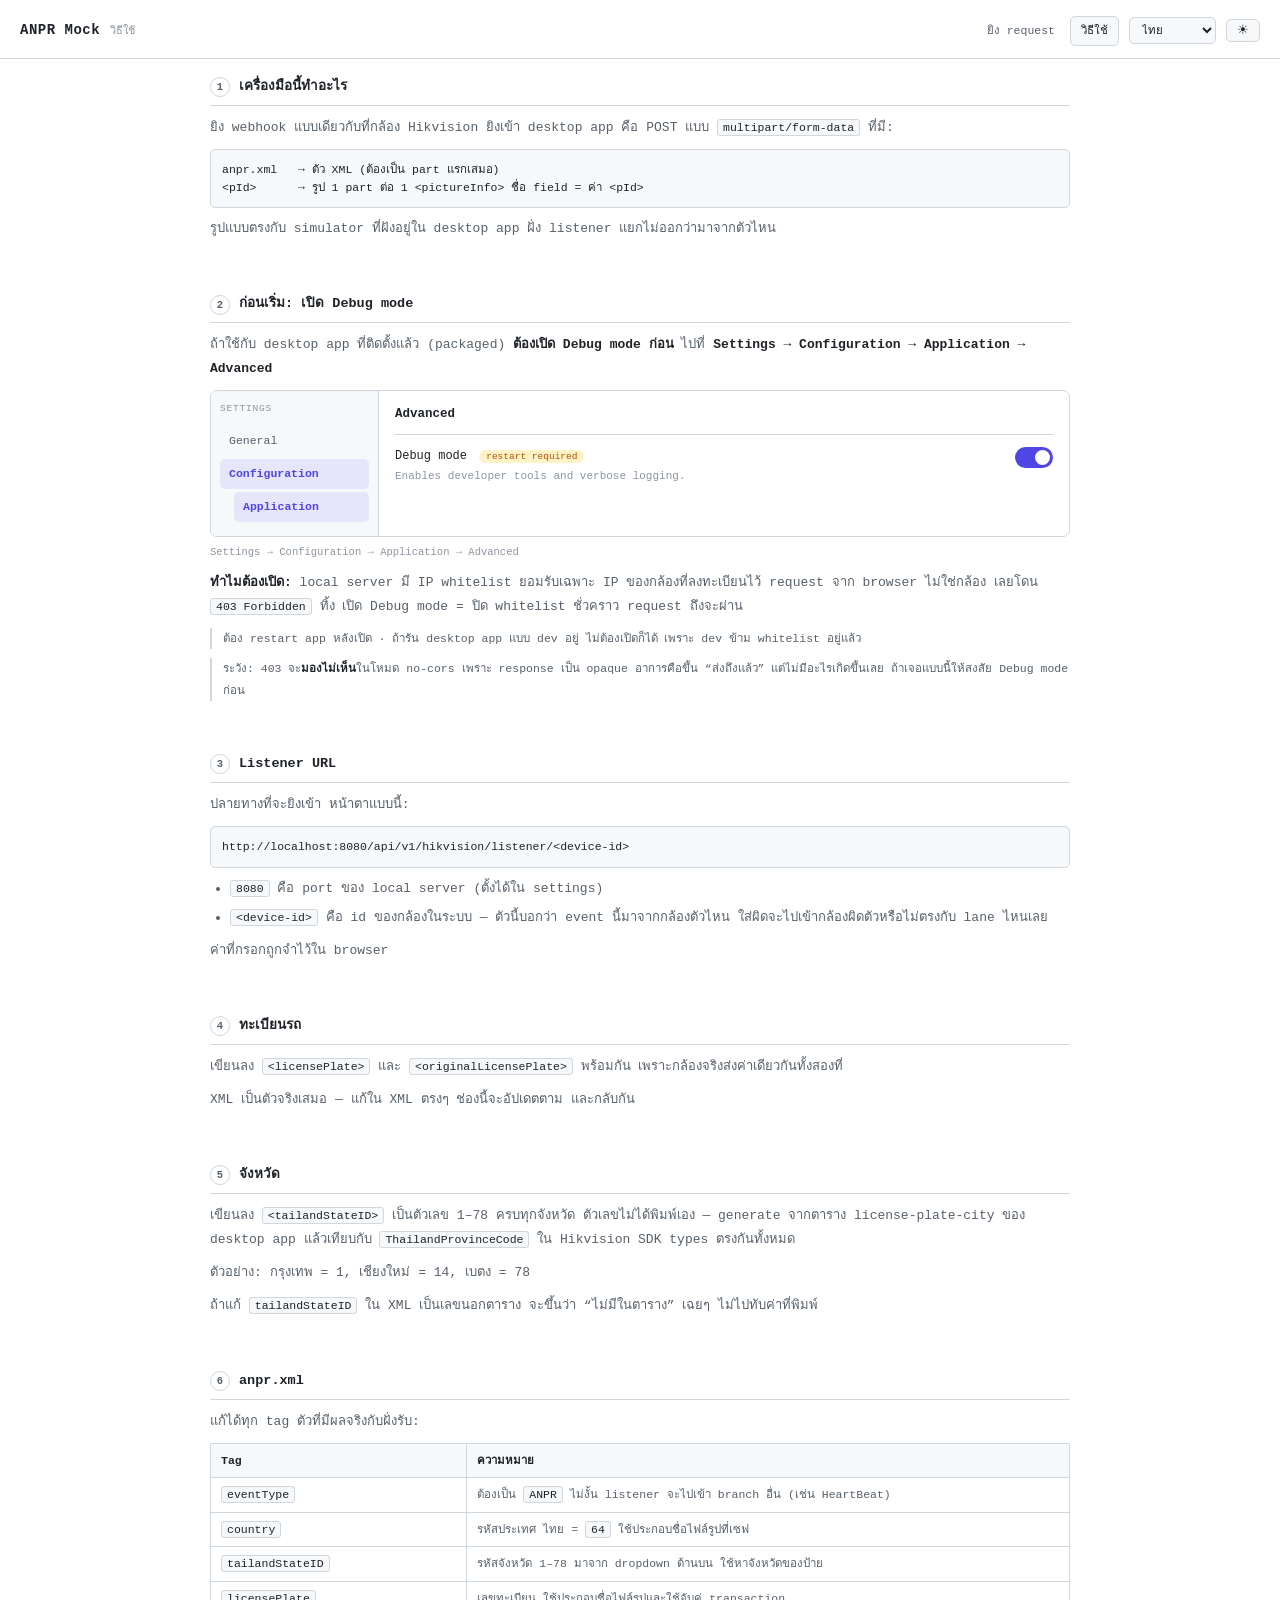
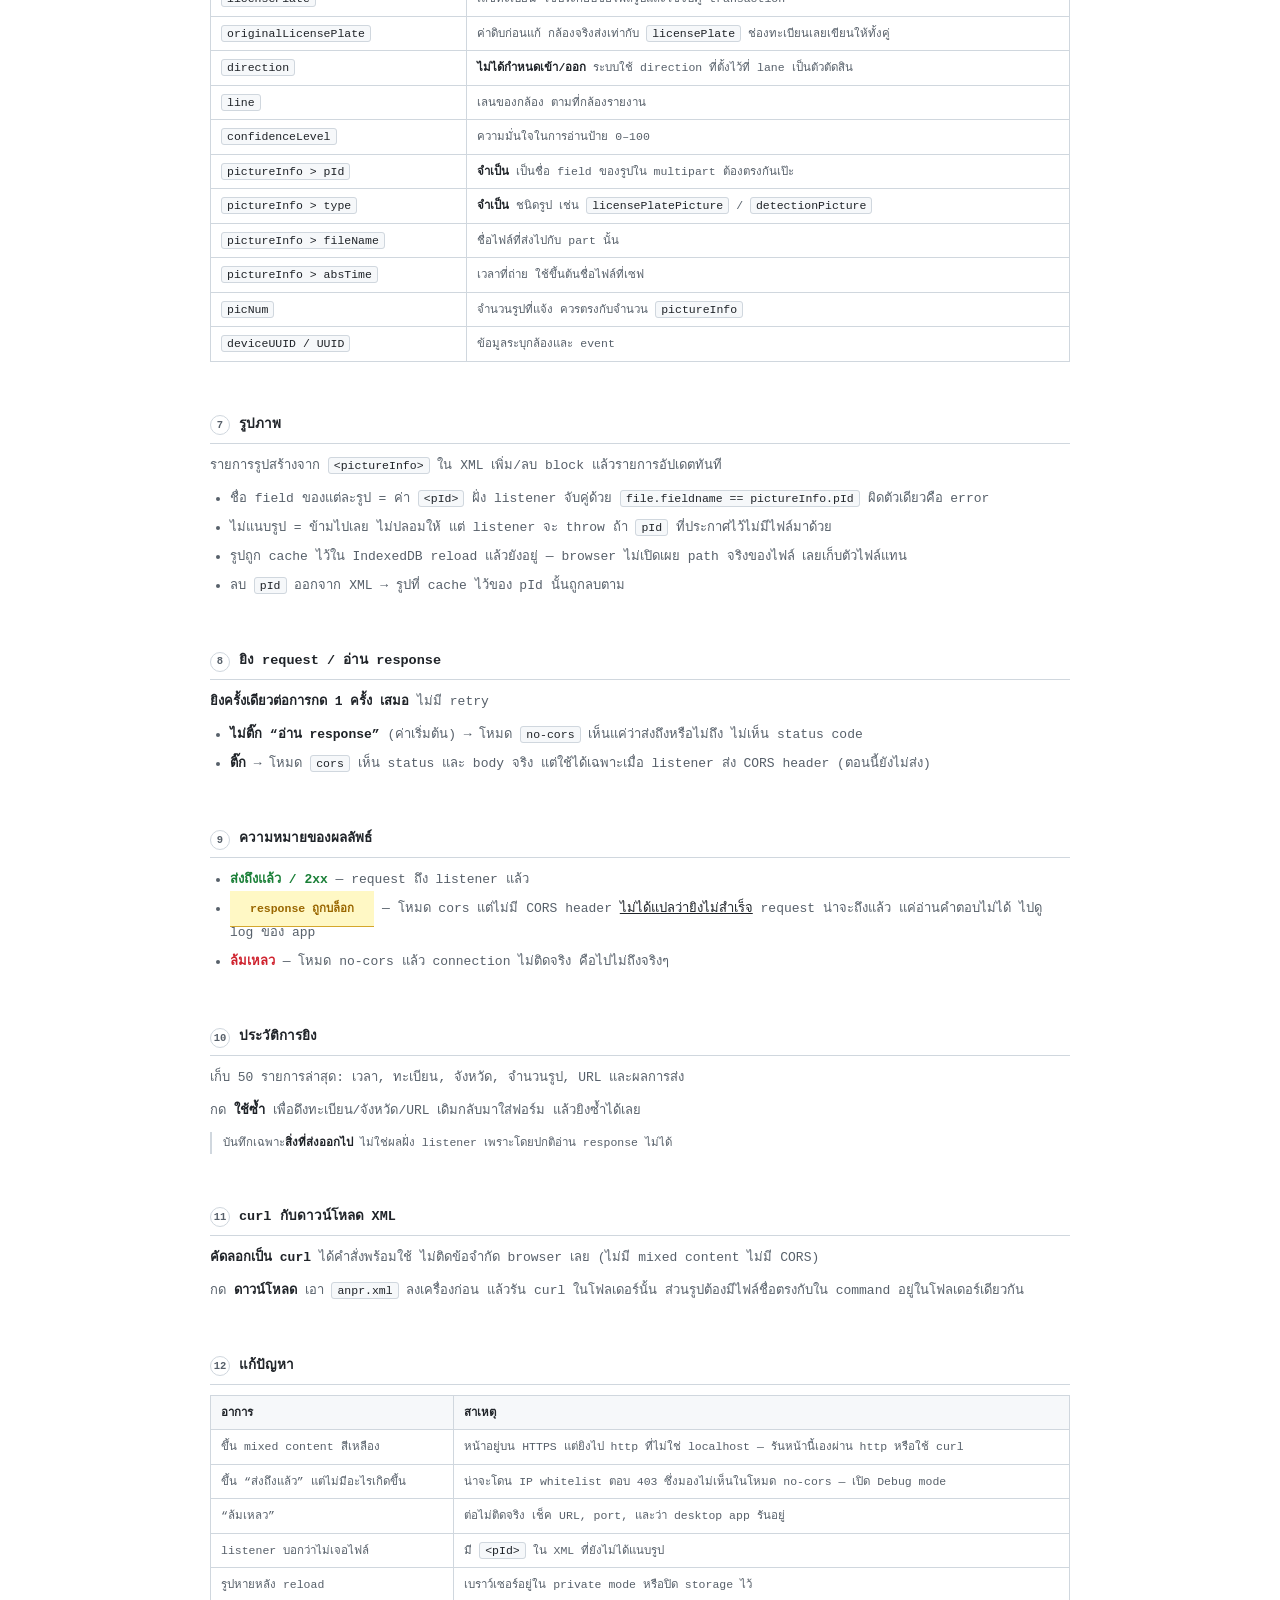
==== commit 06ffe063: "revert: restore the original layout, keep only live presence Reverts the API-client redesign. index." ====
--- a/help.html
+++ b/help.html
@@ -4,24 +4,24 @@
     <meta charset="utf-8" />
     <meta name="viewport" content="width=device-width, initial-scale=1" />
     <title>ANPR Mock — help</title>
-    <link rel="icon" href='data:image/svg+xml,<svg xmlns="http://www.w3.org/2000/svg" viewBox="0 0 16 16"><rect x="1" y="4" width="14" height="8" rx="1.5" fill="none" stroke="%232f5fd0" stroke-width="1.5"/><path d="M4.5 8h1.5M7.25 8h1.5M10 8h1.5" stroke="%232f5fd0" stroke-width="1.5" stroke-linecap="round"/></svg>' />
     <link rel="stylesheet" href="./styles.css" />
     <script>
       document.documentElement.dataset.theme = localStorage.getItem("anpr-theme") || "light"
     </script>
   </head>
   <body>
-    <header class="bar">
-      <span class="brand">ANPR<em>mock</em></span>
-      <span style="flex: 1"></span>
-      <a class="tab" href="./index.html" data-i18n="nav.app"></a>
-      <a class="tab active" href="./help.html" data-i18n="nav.help"></a>
-      <span class="bar-sep" aria-hidden="true"></span>
-      <select id="lang" class="quiet-select" aria-label="Language"></select>
-      <button id="theme" class="quiet icon" type="button" title="light / dark">☀</button>
+    <header>
+      <h1 data-i18n="app.title">ANPR Mock</h1>
+      <span class="sub" data-i18n="nav.help"></span>
+      <nav>
+        <a href="./index.html" data-i18n="nav.app"></a>
+        <a class="active" href="./help.html" data-i18n="nav.help"></a>
+      </nav>
+      <select id="lang" class="lang"></select>
+      <button id="theme" class="icon" type="button" title="light / dark">☀</button>
     </header>
 
-    <main class="doc"><div class="doc-inner" id="doc"></div></main>
+    <main id="doc" class="doc"></main>
 
     <script src="./theme.js"></script>
     <script src="./i18n.js"></script>
--- a/styles.css
+++ b/styles.css
@@ -1,83 +1,584 @@
-/*
- * Layout is an API-client, not a dashboard: a toolbar carrying the target and
- * the primary action, a narrow left rail for what changes between fires, and
- * the payload/response panes taking the remaining space.
- *
- * Two type families on purpose — a UI sans for chrome and labels, monospace for
- * data the developer actually reads (URL, XML, plate, pIds, response). That
- * split does the hierarchy work that size and weight alone would not.
- *
- * Light is the default palette; dark only redefines the tokens.
- */
-
+/* Light is the default palette; dark only redefines the tokens. */
 :root {
   --bg: #ffffff;
-  --bg-sunken: #f6f7f9;
-  --bg-raised: #ffffff;
-  --line: #e1e4e8;
-  --line-strong: #c9ced6;
-  --txt: #1c2024;
-  --txt-dim: #5b636d;
-  --txt-faint: #8b939c;
-  --accent: #2f5fd0;
-  --accent-txt: #ffffff;
+  --panel: #f6f8fa;
+  --border: #d0d7de;
+  --txt: #1f2328;
+  --dim: #57606a;
+  --faint: #8c959f;
   --ok: #1a7f37;
-  --err: #c62b1f;
-  --warn: #8a5a00;
-  --warn-bg: #fdf6e3;
-  --focus: #2f5fd0;
-
-  --ui:
-    -apple-system, BlinkMacSystemFont, "Segoe UI", Roboto, "Noto Sans Thai", "Hiragino Sans", "Noto Sans JP",
-    sans-serif;
-  --mono: ui-monospace, SFMono-Regular, "SF Mono", Menlo, Consolas, monospace;
-
-  --bar-h: 44px;
+  --err: #cf222e;
+  --warn: #9a6700;
+  --warn-bg: #fff8c5;
+  --warn-border: #d4a72c;
+  --warn-txt: #4d3800;
+  --err-txt: #82071e;
+  --thumb-bg: #eaeef2;
 }
 
 :root[data-theme="dark"] {
-  --bg: #16181c;
-  --bg-sunken: #101215;
-  --bg-raised: #1c1f24;
-  --line: #2b2f36;
-  --line-strong: #3c424b;
-  --txt: #dfe3e8;
-  --txt-dim: #99a1ab;
-  --txt-faint: #6b737d;
-  --accent: #4b7fe8;
-  --accent-txt: #ffffff;
-  --ok: #4ab866;
-  --err: #ef6b5e;
-  --warn: #d4a340;
-  --warn-bg: #2a2314;
-  --focus: #6a9bff;
+  --bg: #0d1117;
+  --panel: #161b22;
+  --border: #30363d;
+  --txt: #d7dde5;
+  --dim: #9aa4b0;
+  --faint: #6e7681;
+  --ok: #3fb950;
+  --err: #f85149;
+  --warn: #d29922;
+  --warn-bg: #2a1f0a;
+  --warn-border: #d29922;
+  --warn-txt: #f0d9a8;
+  --err-txt: #f8b8b4;
+  --thumb-bg: #0a0d12;
 }
 
 * {
   box-sizing: border-box;
 }
 
-html,
-body {
-  height: 100%;
-}
-
 body {
   margin: 0;
+  background: var(--bg);
+  color: var(--txt);
+  font:
+    13px/1.55 ui-monospace,
+    SFMono-Regular,
+    Menlo,
+    monospace;
+}
+
+header {
+  padding: 16px 20px 12px;
+  border-bottom: 1px solid var(--border);
+  display: flex;
+  align-items: baseline;
+  gap: 10px;
+}
+header h1 {
+  margin: 0;
+  font-size: 14px;
+  letter-spacing: 0.5px;
+}
+header .sub {
+  color: var(--faint);
+  font-size: 11px;
+  flex: 1;
+}
+button.icon {
+  padding: 4px 10px;
+  font-size: 13px;
+  line-height: 1;
+}
+
+main {
+  max-width: 900px;
+  margin: 0 auto;
+  padding: 18px 20px 60px;
   display: flex;
   flex-direction: column;
+  gap: 18px;
+}
+
+label {
+  display: flex;
+  align-items: baseline;
+  gap: 10px;
+  font-size: 11px;
+  color: var(--dim);
+  margin-bottom: 6px;
+  text-transform: uppercase;
+  letter-spacing: 0.6px;
+}
+.hint {
+  text-transform: none;
+  letter-spacing: 0;
+  color: var(--faint);
+}
+
+input[type="text"],
+textarea {
+  width: 100%;
+  background: var(--panel);
+  color: var(--txt);
+  border: 1px solid var(--border);
+  border-radius: 5px;
+  padding: 9px 11px;
+  font: inherit;
+  resize: vertical;
+}
+input[type="text"]:focus,
+textarea:focus {
+  outline: none;
+  border-color: var(--dim);
+}
+
+button {
+  background: var(--panel);
+  color: var(--txt);
+  border: 1px solid var(--border);
+  border-radius: 5px;
+  padding: 8px 16px;
+  font: inherit;
+  cursor: pointer;
+}
+button:hover {
+  border-color: var(--dim);
+}
+button.ghost {
+  color: var(--dim);
+}
+button.link {
+  background: none;
+  border: none;
+  padding: 0;
+  color: var(--faint);
+  font-size: 10px;
+  text-transform: uppercase;
+  letter-spacing: 0.6px;
+}
+button.link:hover {
+  color: var(--txt);
+}
+
+.actions {
+  display: flex;
+  gap: 10px;
+}
+#fire {
+  border-color: var(--dim);
+  font-weight: 600;
+}
+
+.warn {
+  margin: 0;
+  padding: 11px 20px;
+  background: var(--warn-bg);
+  border-bottom: 1px solid var(--warn-border);
+  color: var(--warn-txt);
+  font-size: 11.5px;
+  line-height: 1.7;
+}
+.warn code {
+  color: var(--warn);
+  font-weight: 600;
+}
+.hidden {
+  display: none;
+}
+
+.pid {
+  display: flex;
+  align-items: center;
+  gap: 12px;
+  padding: 9px 11px;
+  border: 1px solid var(--border);
+  border-radius: 5px;
+  margin-bottom: 7px;
+}
+.thumb {
+  width: 56px;
+  height: 42px;
+  flex: none;
+  border: 1px solid var(--border);
+  border-radius: 3px;
+  overflow: hidden;
+  display: flex;
+  align-items: center;
+  justify-content: center;
+  background: var(--thumb-bg);
+}
+.thumb.empty {
+  color: var(--faint);
+}
+.thumb img {
+  width: 100%;
+  height: 100%;
+  object-fit: cover;
+}
+.pid-body {
+  flex: 1;
+  min-width: 0;
+}
+.pid-name {
+  font-size: 12px;
+}
+.pid-id,
+.pid-file {
+  font-size: 10.5px;
+  color: var(--faint);
+  white-space: nowrap;
+  overflow: hidden;
+  text-overflow: ellipsis;
+}
+.pid-file {
+  color: var(--ok);
+}
+
+.btn-file {
+  display: inline-block;
+  margin: 0;
+  padding: 7px 14px;
+  border: 1px solid var(--border);
+  border-radius: 5px;
+  cursor: pointer;
+  font-size: 12px;
+  color: var(--txt);
+  text-transform: none;
+  letter-spacing: 0;
+}
+.btn-file:hover {
+  border-color: var(--dim);
+}
+.btn-file input {
+  display: none;
+}
+
+.empty-box {
+  padding: 18px;
+  border: 1px dashed var(--border);
+  border-radius: 5px;
+  text-align: center;
+  color: var(--faint);
+  font-size: 11.5px;
+}
+
+.result {
+  margin: 0;
+  padding: 11px;
+  background: var(--panel);
+  border: 1px solid var(--border);
+  border-radius: 5px;
+  white-space: pre-wrap;
+  word-break: break-word;
+  max-height: 320px;
+  overflow: auto;
+  font-size: 11.5px;
+  color: var(--dim);
+}
+.result.ok {
+  border-color: var(--ok);
+  color: var(--txt);
+}
+.result.err {
+  border-color: var(--err);
+  color: var(--err-txt);
+}
+
+.row2 {
+  display: grid;
+  grid-template-columns: 1fr 1fr;
+  gap: 14px;
+}
+@media (max-width: 640px) {
+  .row2 {
+    grid-template-columns: 1fr;
+  }
+}
+select {
+  width: 100%;
+  background: var(--panel);
+  color: var(--txt);
+  border: 1px solid var(--border);
+  border-radius: 5px;
+  padding: 9px 11px;
+  font: inherit;
+}
+select:focus {
+  outline: none;
+  border-color: var(--dim);
+}
+
+.actions {
+  align-items: center;
+}
+label.check {
+  margin: 0;
+  text-transform: none;
+  letter-spacing: 0;
+  font-size: 11.5px;
+  color: var(--dim);
+  cursor: pointer;
+  align-items: center;
+  gap: 6px;
+}
+button:disabled {
+  opacity: 0.5;
+  cursor: default;
+}
+
+/* ─── header nav + language ─────────────────────────────────────────────── */
+header nav {
+  display: flex;
+  gap: 4px;
+}
+header nav a {
+  color: var(--dim);
+  text-decoration: none;
+  font-size: 11.5px;
+  padding: 5px 10px;
+  border: 1px solid transparent;
+  border-radius: 5px;
+}
+header nav a:hover {
+  color: var(--txt);
+}
+header nav a.active {
+  color: var(--txt);
+  border-color: var(--border);
+  background: var(--panel);
+}
+select.lang {
+  width: auto;
+  padding: 5px 8px;
+  font-size: 11.5px;
+}
+
+/* ─── history ───────────────────────────────────────────────────────────── */
+.hrow {
+  display: flex;
+  align-items: center;
+  gap: 10px;
+  padding: 7px 11px;
+  border: 1px solid var(--border);
+  border-radius: 5px;
+  margin-bottom: 5px;
+  font-size: 11.5px;
+}
+.htime {
+  color: var(--faint);
+  white-space: nowrap;
+}
+.hplate {
+  font-weight: 600;
+  min-width: 90px;
+}
+.hprov {
+  flex: 1;
+  color: var(--dim);
+  white-space: nowrap;
+  overflow: hidden;
+  text-overflow: ellipsis;
+}
+.hprov i,
+.hpics i {
+  font-style: normal;
+  color: var(--faint);
+}
+.hpics {
+  color: var(--dim);
+  white-space: nowrap;
+}
+
+.result.warn {
+  border-color: var(--warn);
+  color: var(--txt);
+}
+
+/* ─── help page ─────────────────────────────────────────────────────────── */
+.doc section {
+  margin-bottom: 26px;
+}
+.doc h2 {
+  display: flex;
+  align-items: center;
+  gap: 9px;
+  font-size: 13.5px;
+  margin: 0 0 10px;
+  padding-bottom: 7px;
+  border-bottom: 1px solid var(--border);
+}
+.doc .num {
+  display: inline-flex;
+  align-items: center;
+  justify-content: center;
+  width: 20px;
+  height: 20px;
+  flex: none;
+  border: 1px solid var(--border);
+  border-radius: 50%;
+  font-size: 10.5px;
+  color: var(--dim);
+}
+.doc p,
+.doc li {
+  line-height: 1.85;
+  color: var(--dim);
+}
+.doc p {
+  margin: 0 0 9px;
+}
+.doc ul {
+  margin: 0 0 9px;
+  padding-left: 20px;
+}
+.doc li {
+  margin-bottom: 5px;
+}
+.doc b,
+.doc u {
+  color: var(--txt);
+}
+.doc b.ok {
+  color: var(--ok);
+}
+.doc b.warn {
+  color: var(--warn);
+}
+.doc b.err {
+  color: var(--err);
+}
+.doc code {
+  background: var(--panel);
+  border: 1px solid var(--border);
+  border-radius: 3px;
+  padding: 1px 5px;
+  font-size: 11.5px;
+  color: var(--txt);
+}
+.doc pre {
+  background: var(--panel);
+  border: 1px solid var(--border);
+  border-radius: 5px;
+  padding: 11px;
+  overflow-x: auto;
+  font-size: 11.5px;
+  color: var(--txt);
+  margin: 0 0 9px;
+}
+.doc .note {
+  border-left: 2px solid var(--border);
+  padding-left: 11px;
+  font-size: 11.5px;
+}
+.scroll {
+  overflow-x: auto;
+  margin-bottom: 9px;
+}
+.doc table {
+  width: 100%;
+  border-collapse: collapse;
+  font-size: 11.5px;
+  min-width: 460px;
+}
+.doc th,
+.doc td {
+  text-align: left;
+  vertical-align: top;
+  padding: 7px 10px;
+  border: 1px solid var(--border);
+  line-height: 1.7;
+}
+.doc th {
+  background: var(--panel);
+  color: var(--txt);
+  font-weight: 600;
+}
+.doc td {
+  color: var(--dim);
+}
+
+/* Reproduction of the desktop app's settings screen (see help.js). */
+.shot {
+  margin: 0 0 11px;
+}
+.shot-ui {
+  display: flex;
+  border: 1px solid var(--border);
+  border-radius: 7px;
+  overflow: hidden;
   background: var(--bg);
-  color: var(--txt);
-  font: 13px/1.5 var(--ui);
-  -webkit-font-smoothing: antialiased;
-}
-
-:focus-visible {
-  outline: 2px solid var(--focus);
-  outline-offset: 1px;
-}
-
-.sr {
+  min-width: 420px;
+}
+.shot-side {
+  width: 168px;
+  flex: none;
+  padding: 11px 9px;
+  border-right: 1px solid var(--border);
+  background: var(--panel);
+}
+.shot-side-h {
+  font-size: 9.5px;
+  letter-spacing: 0.8px;
+  color: var(--faint);
+  margin-bottom: 9px;
+}
+.shot-item {
+  padding: 6px 9px;
+  border-radius: 5px;
+  font-size: 11.5px;
+  color: var(--dim);
+  margin-bottom: 3px;
+}
+.shot-item.sub {
+  margin-left: 14px;
+}
+.shot-item.sel {
+  color: #4f46e5;
+  background: rgba(79, 70, 229, 0.1);
+  font-weight: 600;
+}
+.shot-panel {
+  flex: 1;
+  padding: 14px 16px;
+}
+.shot-title {
+  font-weight: 700;
+  font-size: 12.5px;
+  color: var(--txt);
+  padding-bottom: 9px;
+  border-bottom: 1px solid var(--border);
+  margin-bottom: 12px;
+}
+.shot-row {
+  display: flex;
+  align-items: flex-start;
+  gap: 14px;
+}
+.shot-label {
+  font-size: 12px;
+  color: var(--txt);
+  margin-bottom: 3px;
+}
+.shot-badge {
+  font-size: 9.5px;
+  color: #b45309;
+  background: #fef3c7;
+  border-radius: 9px;
+  padding: 1px 7px;
+  margin-left: 5px;
+}
+.shot-desc {
+  font-size: 11px;
+  color: var(--faint);
+}
+.shot-toggle {
+  width: 38px;
+  height: 21px;
+  flex: none;
+  margin-left: auto;
+  border-radius: 11px;
+  background: #4f46e5;
+  position: relative;
+}
+.shot-toggle i {
+  position: absolute;
+  top: 3px;
+  right: 3px;
+  width: 15px;
+  height: 15px;
+  border-radius: 50%;
+  background: #fff;
+}
+.shot figcaption {
+  margin-top: 7px;
+  font-size: 10.5px;
+  color: var(--faint);
+}
+
+/* ── presence ────────────────────────────────────────────────────────────── */
+
+.sr-only {
   position: absolute;
   width: 1px;
   height: 1px;
@@ -86,765 +587,60 @@
   white-space: nowrap;
 }
 
-/* ── toolbar ─────────────────────────────────────────────────────────────── */
-
-.bar {
-  display: flex;
-  align-items: center;
-  gap: 8px;
-  height: var(--bar-h);
-  flex: none;
-  padding: 0 10px;
-  border-bottom: 1px solid var(--line);
-  background: var(--bg-sunken);
-}
-
-.brand {
-  font-weight: 650;
-  font-size: 12px;
-  letter-spacing: 0.2px;
+.presence {
+  position: relative;
+}
+.presence[hidden] {
+  display: none;
+}
+.p-toggle {
+  display: flex;
+  align-items: center;
+  gap: 6px;
+  padding: 5px 9px;
+  border: 1px solid var(--border);
+  border-radius: 5px;
+  background: var(--panel);
+  color: var(--faint);
+  font: inherit;
+  font-size: 11.5px;
+  cursor: pointer;
   white-space: nowrap;
 }
-.brand em {
-  font-style: normal;
-  font-weight: 400;
-  color: var(--txt-faint);
-  margin-left: 3px;
-}
-
-/* The target URL is the most consequential value on screen — it gets the width,
-   and monospace so a wrong port is visible at a glance. */
-.target {
-  flex: 1;
-  min-width: 0;
-  height: 28px;
-  padding: 0 9px;
-  border: 1px solid var(--line-strong);
-  border-radius: 3px;
-  background: var(--bg-raised);
-  color: var(--txt);
-  font: 12px/1 var(--mono);
-}
-.target:focus {
-  border-color: var(--focus);
-  outline: none;
-  box-shadow: 0 0 0 2px color-mix(in srgb, var(--focus) 25%, transparent);
-}
-
-.bar-sep {
-  width: 1px;
-  height: 20px;
-  background: var(--line);
-  margin: 0 2px;
-}
-
-.tab {
-  color: var(--txt-dim);
-  text-decoration: none;
-  font-size: 12px;
-  padding: 5px 8px;
-  border-radius: 3px;
-  white-space: nowrap;
-}
-.tab:hover {
-  color: var(--txt);
-  background: var(--bg-raised);
-}
-.tab.active {
-  color: var(--txt);
-  font-weight: 600;
-}
-
-/* ── buttons ─────────────────────────────────────────────────────────────── */
-
-button {
-  font: inherit;
-  cursor: pointer;
-}
-
-.primary {
-  height: 28px;
-  padding: 0 14px;
-  border: 1px solid transparent;
-  border-radius: 3px;
-  background: var(--accent);
-  color: var(--accent-txt);
-  font-size: 12px;
-  font-weight: 600;
-  white-space: nowrap;
-}
-.primary:hover:not(:disabled) {
-  filter: brightness(1.08);
-}
-.primary:disabled {
-  opacity: 0.55;
-  cursor: default;
-}
-
-.quiet {
-  height: 28px;
-  padding: 0 10px;
-  border: 1px solid var(--line-strong);
-  border-radius: 3px;
-  background: var(--bg-raised);
-  color: var(--txt-dim);
-  font-size: 12px;
-  white-space: nowrap;
-}
-.quiet:hover {
-  color: var(--txt);
-  border-color: var(--txt-faint);
-}
-.quiet.icon {
-  padding: 0 8px;
-}
-
-.quiet-select {
-  height: 28px;
-  padding: 0 4px;
-  border: 1px solid var(--line-strong);
-  border-radius: 3px;
-  background: var(--bg-raised);
-  color: var(--txt-dim);
-  font: 12px var(--ui);
-}
-
-/* Tertiary: reads as text, sits next to what it acts on. */
-.link {
-  border: 0;
-  background: none;
-  padding: 0;
-  color: var(--txt-faint);
-  font-size: 11px;
-  text-decoration: underline;
-  text-underline-offset: 2px;
-}
-.link:hover {
-  color: var(--txt);
-}
-
-/* ── mixed-content notice ────────────────────────────────────────────────── */
-
-.notice {
-  flex: none;
-  padding: 7px 12px;
-  border-bottom: 1px solid var(--line);
-  background: var(--warn-bg);
-  color: var(--warn);
-  font-size: 12px;
-  line-height: 1.6;
-}
-.notice[hidden] {
-  display: none;
-}
-.notice code {
-  font-family: var(--mono);
-  font-size: 11px;
-  color: var(--txt);
-}
-.notice b {
-  color: var(--txt);
-}
-
-/* ── work area ───────────────────────────────────────────────────────────── */
-
-.work {
-  flex: 1;
-  min-height: 0;
-  display: grid;
-  grid-template-columns: 320px 1fr;
-}
-
-.side {
-  border-right: 1px solid var(--line);
-  background: var(--bg-sunken);
-  overflow-y: auto;
-  padding-bottom: 16px;
-}
-
-/* Groups are separated by a rule, not boxed. Nothing here is a card. */
-.grp {
-  padding: 12px 14px 14px;
-  border-bottom: 1px solid var(--line);
-}
-.grp-last {
-  border-bottom: 0;
-}
-.grp-h {
-  display: flex;
-  align-items: baseline;
-  gap: 8px;
-  margin: 0 0 10px;
-  font-size: 10.5px;
-  font-weight: 650;
-  letter-spacing: 0.7px;
-  text-transform: uppercase;
-  color: var(--txt-faint);
-}
-.grp-meta {
-  flex: 1;
-  font-weight: 400;
-  letter-spacing: 0;
-  text-transform: none;
-  font-size: 11px;
-  color: var(--txt-faint);
-}
-
-.field {
-  margin-bottom: 10px;
-}
-.field:last-child {
-  margin-bottom: 0;
-}
-.field label {
-  display: block;
-  margin-bottom: 4px;
-  font-size: 11.5px;
-  color: var(--txt-dim);
-}
-.field input,
-.field select {
-  width: 100%;
-  height: 28px;
-  padding: 0 8px;
-  border: 1px solid var(--line-strong);
-  border-radius: 3px;
-  background: var(--bg-raised);
-  color: var(--txt);
-  font: 12px var(--mono);
-}
-.field select {
-  font-family: var(--ui);
-}
-.field input:focus,
-.field select:focus {
-  border-color: var(--focus);
-  outline: none;
-  box-shadow: 0 0 0 2px color-mix(in srgb, var(--focus) 25%, transparent);
-}
-.sub {
-  margin: 4px 0 0;
-  font-size: 11px;
-  color: var(--txt-faint);
-  font-family: var(--mono);
-}
-
-/* ── picture rows ────────────────────────────────────────────────────────── */
-
-.pic {
-  display: flex;
-  align-items: center;
-  gap: 8px;
-  padding: 6px 0;
-  border-bottom: 1px solid var(--line);
-}
-.pic:last-child {
-  border-bottom: 0;
-}
-.pic-thumb {
-  width: 40px;
-  height: 30px;
-  flex: none;
-  border: 1px solid var(--line);
-  border-radius: 2px;
-  overflow: hidden;
-  background: var(--bg-raised);
-  display: flex;
-  align-items: center;
-  justify-content: center;
-  color: var(--txt-faint);
-  font-size: 10px;
-}
-.pic-thumb img {
-  width: 100%;
-  height: 100%;
-  object-fit: cover;
-}
-.pic-body {
-  flex: 1;
-  min-width: 0;
-}
-.pic-name {
-  font-size: 12px;
-  font-family: var(--mono);
-  white-space: nowrap;
-  overflow: hidden;
-  text-overflow: ellipsis;
-}
-/* pId is needed but noisy — present, de-emphasised, truncated. */
-.pic-id {
-  font-size: 10.5px;
-  font-family: var(--mono);
-  color: var(--txt-faint);
-  white-space: nowrap;
-  overflow: hidden;
-  text-overflow: ellipsis;
-}
-.pic-id.missing {
-  color: var(--warn);
-  font-family: var(--ui);
-}
-.pic-act {
-  display: flex;
-  gap: 7px;
-  flex: none;
-}
-.pick {
-  color: var(--txt-faint);
-  font-size: 11px;
-  text-decoration: underline;
-  text-underline-offset: 2px;
-  cursor: pointer;
-}
-.pick:hover {
-  color: var(--txt);
-}
-.pick input {
-  display: none;
-}
-
-/* ── history ─────────────────────────────────────────────────────────────── */
-
-.hrow {
-  display: flex;
-  align-items: baseline;
-  gap: 8px;
-  padding: 5px 0;
-  border-bottom: 1px solid var(--line);
-  font-size: 11.5px;
-  font-family: var(--mono);
-}
-.hrow:last-child {
-  border-bottom: 0;
-}
-.htime {
-  color: var(--txt-faint);
-  white-space: nowrap;
-  font-size: 11px;
-}
-.hplate {
-  font-weight: 600;
-  white-space: nowrap;
-}
-.hprov {
-  flex: 1;
-  min-width: 0;
-  color: var(--txt-dim);
-  white-space: nowrap;
-  overflow: hidden;
-  text-overflow: ellipsis;
-  font-family: var(--ui);
-  font-size: 11.5px;
-}
-.hpics {
-  color: var(--txt-faint);
-  white-space: nowrap;
-  font-size: 11px;
-}
-
-/* Empty states are one quiet line, not a dashed placeholder box. */
-.none {
-  color: var(--txt-faint);
-  font-size: 11.5px;
-  padding: 2px 0;
-}
-
-/* ── panes ───────────────────────────────────────────────────────────────── */
-
-.panes {
-  display: grid;
-  grid-template-rows: 1fr minmax(150px, 34%);
-  min-width: 0;
-  min-height: 0;
-}
-
-.pane {
-  display: flex;
-  flex-direction: column;
-  min-height: 0;
-}
-.pane-res {
-  border-top: 1px solid var(--line);
-}
-
-.pane-h {
-  display: flex;
-  align-items: center;
-  gap: 10px;
-  flex: none;
-  height: 30px;
-  padding: 0 12px;
-  border-bottom: 1px solid var(--line);
-  background: var(--bg-sunken);
-}
-.pane-h h2 {
-  margin: 0;
-  font-size: 10.5px;
-  font-weight: 650;
-  letter-spacing: 0.7px;
-  text-transform: uppercase;
-  color: var(--txt-faint);
-}
-.pane-act {
-  display: flex;
-  align-items: center;
-  gap: 10px;
-  margin-left: auto;
-}
-.check {
-  display: flex;
-  align-items: center;
-  gap: 5px;
-  font-size: 11.5px;
-  color: var(--txt-dim);
-  cursor: pointer;
-  user-select: none;
-}
-.check input {
-  margin: 0;
-}
-
-#xml {
-  flex: 1;
-  min-height: 0;
-  width: 100%;
-  border: 0;
-  resize: none;
-  padding: 10px 12px;
-  background: var(--bg);
-  color: var(--txt);
-  font: 12px/1.6 var(--mono);
-  tab-size: 2;
-}
-#xml:focus {
-  outline: none;
-}
-
-/* ── response state ──────────────────────────────────────────────────────── */
-
-.state {
-  display: flex;
-  align-items: center;
-  gap: 6px;
-  font-size: 11.5px;
-  font-family: var(--mono);
-  color: var(--txt-dim);
-}
-.dot {
+.p-toggle:hover {
+  color: var(--txt);
+  border-color: var(--dim);
+}
+.p-dot {
   width: 7px;
   height: 7px;
   border-radius: 50%;
-  background: var(--line-strong);
+  background: var(--faint);
   flex: none;
 }
-.state.ok .dot {
+/* Green only when someone else is actually here. */
+.presence.live .p-toggle {
+  color: var(--txt);
+}
+.presence.live .p-dot {
   background: var(--ok);
-}
-.state.err .dot {
-  background: var(--err);
-}
-.state.warn .dot {
-  background: var(--warn);
-}
-.state.ok {
-  color: var(--ok);
-}
-.state.err {
-  color: var(--err);
-}
-.state.warn {
-  color: var(--warn);
-}
-.state.busy .dot {
-  background: var(--accent);
-  animation: pulse 1s ease-in-out infinite;
-}
-@keyframes pulse {
-  50% {
-    opacity: 0.25;
-  }
-}
-
-.result {
-  flex: 1;
-  min-height: 0;
-  margin: 0;
-  padding: 10px 12px;
-  overflow: auto;
-  white-space: pre-wrap;
-  word-break: break-word;
-  font: 11.5px/1.65 var(--mono);
-  color: var(--txt-dim);
-  background: var(--bg);
-}
-.result:empty::before {
-  content: attr(data-empty);
-  color: var(--txt-faint);
-}
-
-@media (max-width: 860px) {
-  .work {
-    grid-template-columns: 1fr;
-    grid-template-rows: auto 1fr;
-  }
-  .side {
-    border-right: 0;
-    border-bottom: 1px solid var(--line);
-    max-height: 45vh;
-  }
-}
-
-/* ── help page ───────────────────────────────────────────────────────────── */
-
-.doc {
-  flex: 1;
-  min-height: 0;
-  overflow-y: auto;
-  padding: 22px 26px 60px;
-}
-.doc-inner {
-  max-width: 760px;
-}
-.doc section {
-  margin-bottom: 26px;
-}
-.doc h2 {
-  margin: 0 0 8px;
-  font-size: 13px;
-  font-weight: 650;
-  color: var(--txt);
-}
-.doc h2 .num {
-  color: var(--txt-faint);
-  font-weight: 400;
-  margin-right: 7px;
-  font-family: var(--mono);
-  font-size: 12px;
-}
-.doc p,
-.doc li {
-  margin: 0 0 8px;
-  color: var(--txt-dim);
-  line-height: 1.75;
-  max-width: 68ch;
-}
-.doc ul {
-  margin: 0 0 8px;
-  padding-left: 18px;
-}
-.doc li {
-  margin-bottom: 4px;
-}
-.doc b,
-.doc u {
-  color: var(--txt);
-}
-.doc b.ok {
-  color: var(--ok);
-}
-.doc b.warn {
-  color: var(--warn);
-}
-.doc b.err {
-  color: var(--err);
-}
-.doc code {
-  font-family: var(--mono);
-  font-size: 11.5px;
-  color: var(--txt);
-  background: var(--bg-sunken);
-  border: 1px solid var(--line);
-  border-radius: 2px;
-  padding: 0 4px;
-}
-.doc pre {
-  margin: 0 0 8px;
-  padding: 10px 12px;
-  overflow-x: auto;
-  background: var(--bg-sunken);
-  border: 1px solid var(--line);
-  border-radius: 3px;
-  font: 11.5px/1.6 var(--mono);
-  color: var(--txt);
-}
-.doc .note {
-  border-left: 2px solid var(--line-strong);
-  padding-left: 11px;
-  margin-left: 1px;
-  font-size: 12px;
-}
-.scroll {
-  overflow-x: auto;
-  margin-bottom: 8px;
-}
-.doc table {
-  border-collapse: collapse;
-  width: 100%;
-  min-width: 520px;
-  font-size: 12px;
-}
-.doc th,
-.doc td {
-  text-align: left;
-  vertical-align: top;
-  padding: 6px 10px 6px 0;
-  border-bottom: 1px solid var(--line);
-  line-height: 1.6;
-}
-.doc th {
-  color: var(--txt-faint);
-  font-size: 10.5px;
-  font-weight: 650;
-  letter-spacing: 0.6px;
-  text-transform: uppercase;
-}
-.doc td {
-  color: var(--txt-dim);
-}
-.doc td:first-child {
-  white-space: nowrap;
-  padding-right: 18px;
-}
-
-/* Reproduction of the desktop app's settings screen (see help.js). */
-.shot {
-  margin: 0 0 10px;
-}
-.shot-ui {
-  display: flex;
-  border: 1px solid var(--line);
-  border-radius: 3px;
-  overflow: hidden;
-  background: var(--bg);
-  max-width: 560px;
-}
-.shot-side {
-  width: 150px;
-  flex: none;
-  padding: 10px 8px;
-  border-right: 1px solid var(--line);
-  background: var(--bg-sunken);
-}
-.shot-side-h {
-  font-size: 9px;
-  letter-spacing: 0.8px;
-  color: var(--txt-faint);
-  margin-bottom: 8px;
-}
-.shot-item {
-  padding: 5px 8px;
-  border-radius: 3px;
-  font-size: 11.5px;
-  color: var(--txt-dim);
-}
-.shot-item.sub {
-  margin-left: 12px;
-}
-.shot-item.sel {
-  color: var(--accent);
-  background: color-mix(in srgb, var(--accent) 10%, transparent);
-  font-weight: 600;
-}
-.shot-panel {
-  flex: 1;
-  padding: 12px 14px;
-}
-.shot-title {
-  font-weight: 650;
-  font-size: 12px;
-  padding-bottom: 8px;
-  border-bottom: 1px solid var(--line);
-  margin-bottom: 10px;
-}
-.shot-row {
-  display: flex;
-  align-items: flex-start;
-  gap: 14px;
-}
-.shot-label {
-  font-size: 12px;
-  margin-bottom: 2px;
-}
-.shot-badge {
-  font-size: 10px;
-  color: var(--warn);
-  margin-left: 6px;
-}
-.shot-desc {
-  font-size: 11px;
-  color: var(--txt-faint);
-}
-.shot-toggle {
-  width: 32px;
-  height: 18px;
-  flex: none;
-  margin-left: auto;
-  border-radius: 9px;
-  background: var(--accent);
-  position: relative;
-}
-.shot-toggle i {
-  position: absolute;
-  top: 3px;
-  right: 3px;
-  width: 12px;
-  height: 12px;
-  border-radius: 50%;
-  background: #fff;
-}
-.shot figcaption {
-  margin-top: 6px;
-  font-size: 11px;
-  color: var(--txt-faint);
-}
-
-/* ── presence ────────────────────────────────────────────────────────────── */
-
-.presence {
-  position: relative;
-}
-.presence[hidden] {
-  display: none;
-}
-.p-toggle {
-  display: flex;
-  align-items: center;
-  gap: 6px;
-  height: 28px;
-  padding: 0 9px;
-  border: 1px solid transparent;
-  border-radius: 3px;
-  background: none;
-  color: var(--txt-faint);
-  font-size: 12px;
-  white-space: nowrap;
-}
-.p-toggle:hover {
-  color: var(--txt);
-  background: var(--bg-raised);
-}
-/* Only worth colour when someone else is actually here. */
-.presence.live .p-toggle {
-  color: var(--txt);
-}
-.presence.live .dot {
-  background: var(--ok);
+  box-shadow: 0 0 0 3px color-mix(in srgb, var(--ok) 22%, transparent);
 }
 .p-word {
-  color: var(--txt-faint);
+  color: var(--faint);
 }
 
 .p-panel {
   position: absolute;
-  top: 32px;
+  top: 30px;
   right: 0;
   z-index: 20;
-  width: 260px;
+  width: 258px;
   padding: 9px 10px;
-  border: 1px solid var(--line-strong);
-  border-radius: 4px;
-  background: var(--bg-raised);
-  box-shadow: 0 6px 18px rgb(0 0 0 / 12%);
+  border: 1px solid var(--border);
+  border-radius: 6px;
+  background: var(--bg);
+  box-shadow: 0 6px 18px rgb(0 0 0 / 18%);
 }
 .p-panel[hidden] {
   display: none;
@@ -861,7 +657,7 @@
   align-items: baseline;
   gap: 8px;
   padding: 4px 0;
-  border-bottom: 1px solid var(--line);
+  border-bottom: 1px solid var(--border);
   font-size: 11.5px;
 }
 .p-list li:last-child {
@@ -875,15 +671,14 @@
   flex: 1;
   min-width: 0;
   text-align: right;
-  color: var(--txt-faint);
-  font-family: var(--mono);
+  color: var(--faint);
   font-size: 11px;
   white-space: nowrap;
   overflow: hidden;
   text-overflow: ellipsis;
 }
 .p-none {
-  color: var(--txt-faint);
+  color: var(--faint);
   font-size: 11.5px;
 }
 .p-me {
@@ -891,21 +686,32 @@
   flex-direction: column;
   gap: 6px;
   padding-top: 8px;
-  border-top: 1px solid var(--line);
+  border-top: 1px solid var(--border);
 }
 .p-me input[type="text"] {
   width: 100%;
-  height: 26px;
-  padding: 0 7px;
-  border: 1px solid var(--line-strong);
-  border-radius: 3px;
-  background: var(--bg);
-  color: var(--txt);
-  font: 12px var(--ui);
+  background: var(--panel);
+  color: var(--txt);
+  border: 1px solid var(--border);
+  border-radius: 5px;
+  padding: 6px 8px;
+  font: inherit;
+  font-size: 11.5px;
+}
+.p-check {
+  display: flex;
+  align-items: center;
+  gap: 6px;
+  margin: 0;
+  text-transform: none;
+  letter-spacing: 0;
+  font-size: 11.5px;
+  color: var(--dim);
+  cursor: pointer;
 }
 .p-note {
   margin: 8px 0 0;
   font-size: 10.5px;
   line-height: 1.55;
-  color: var(--txt-faint);
-}
+  color: var(--faint);
+}
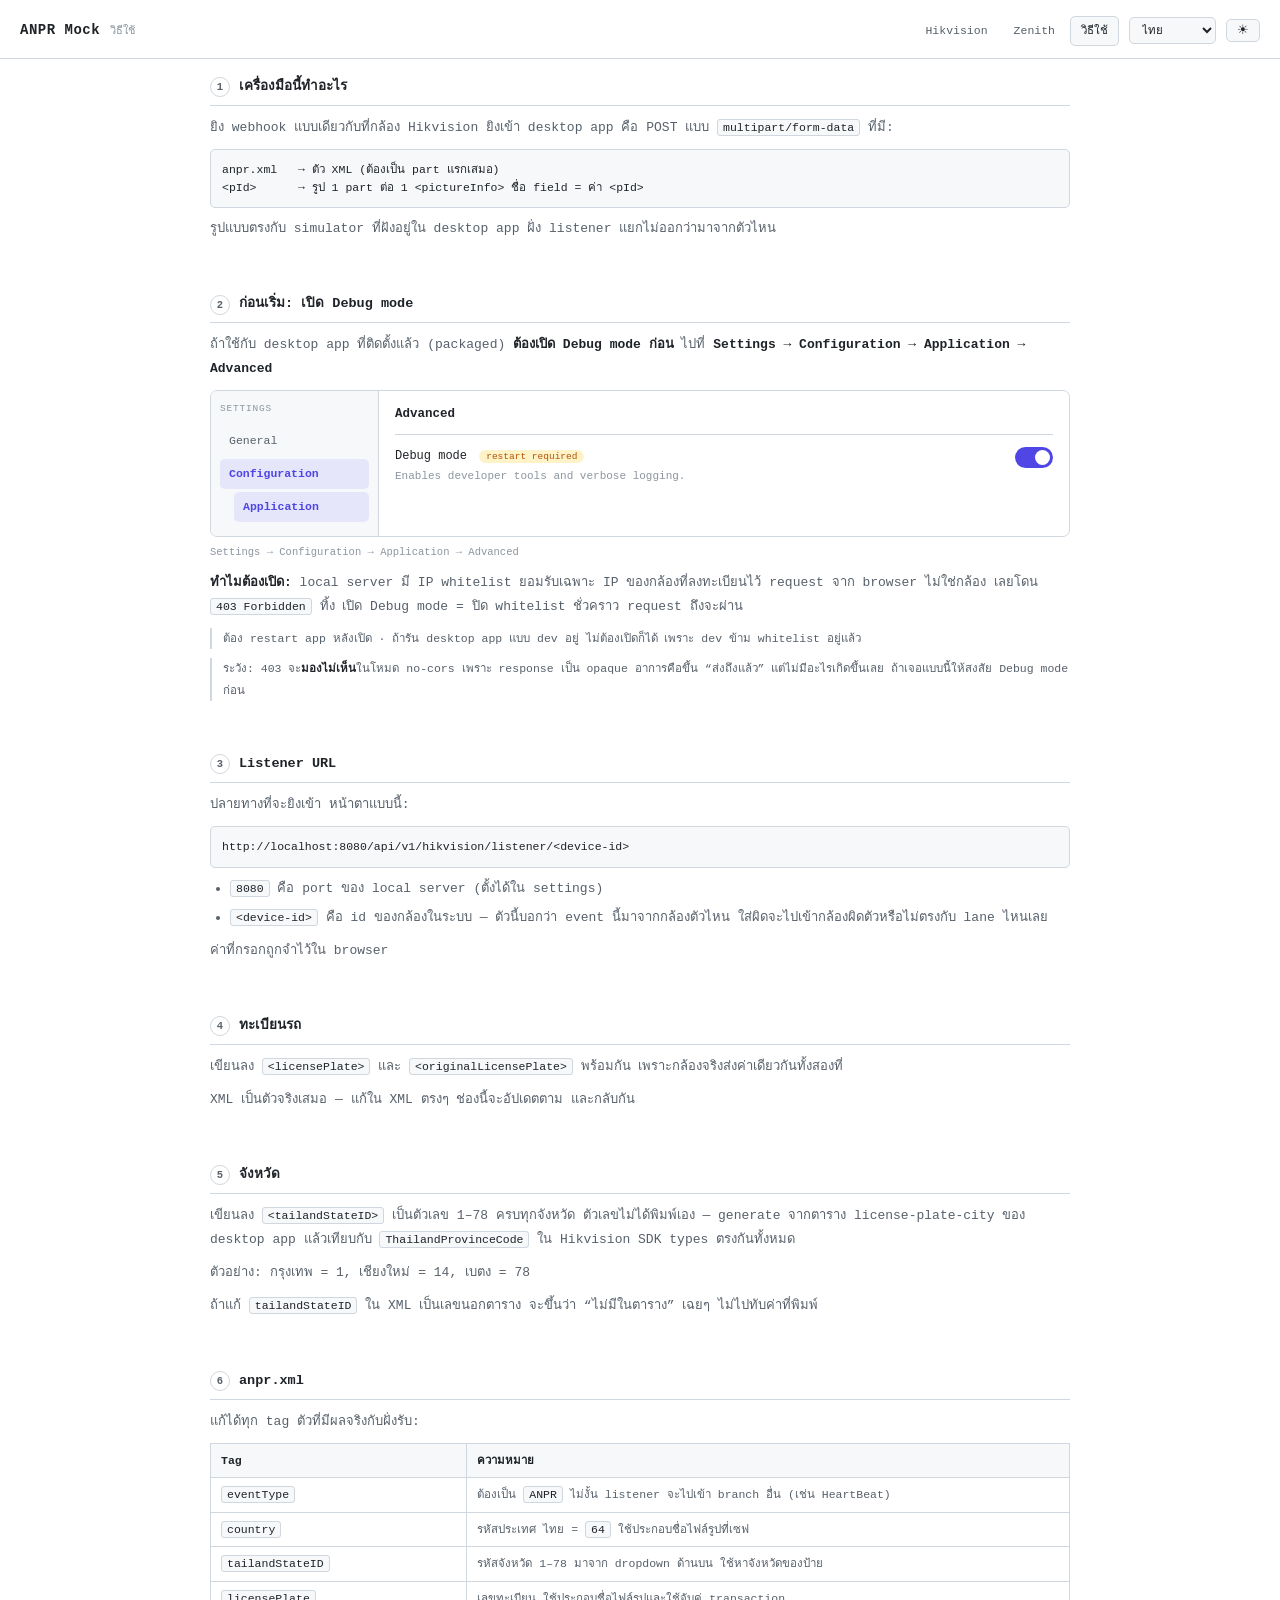
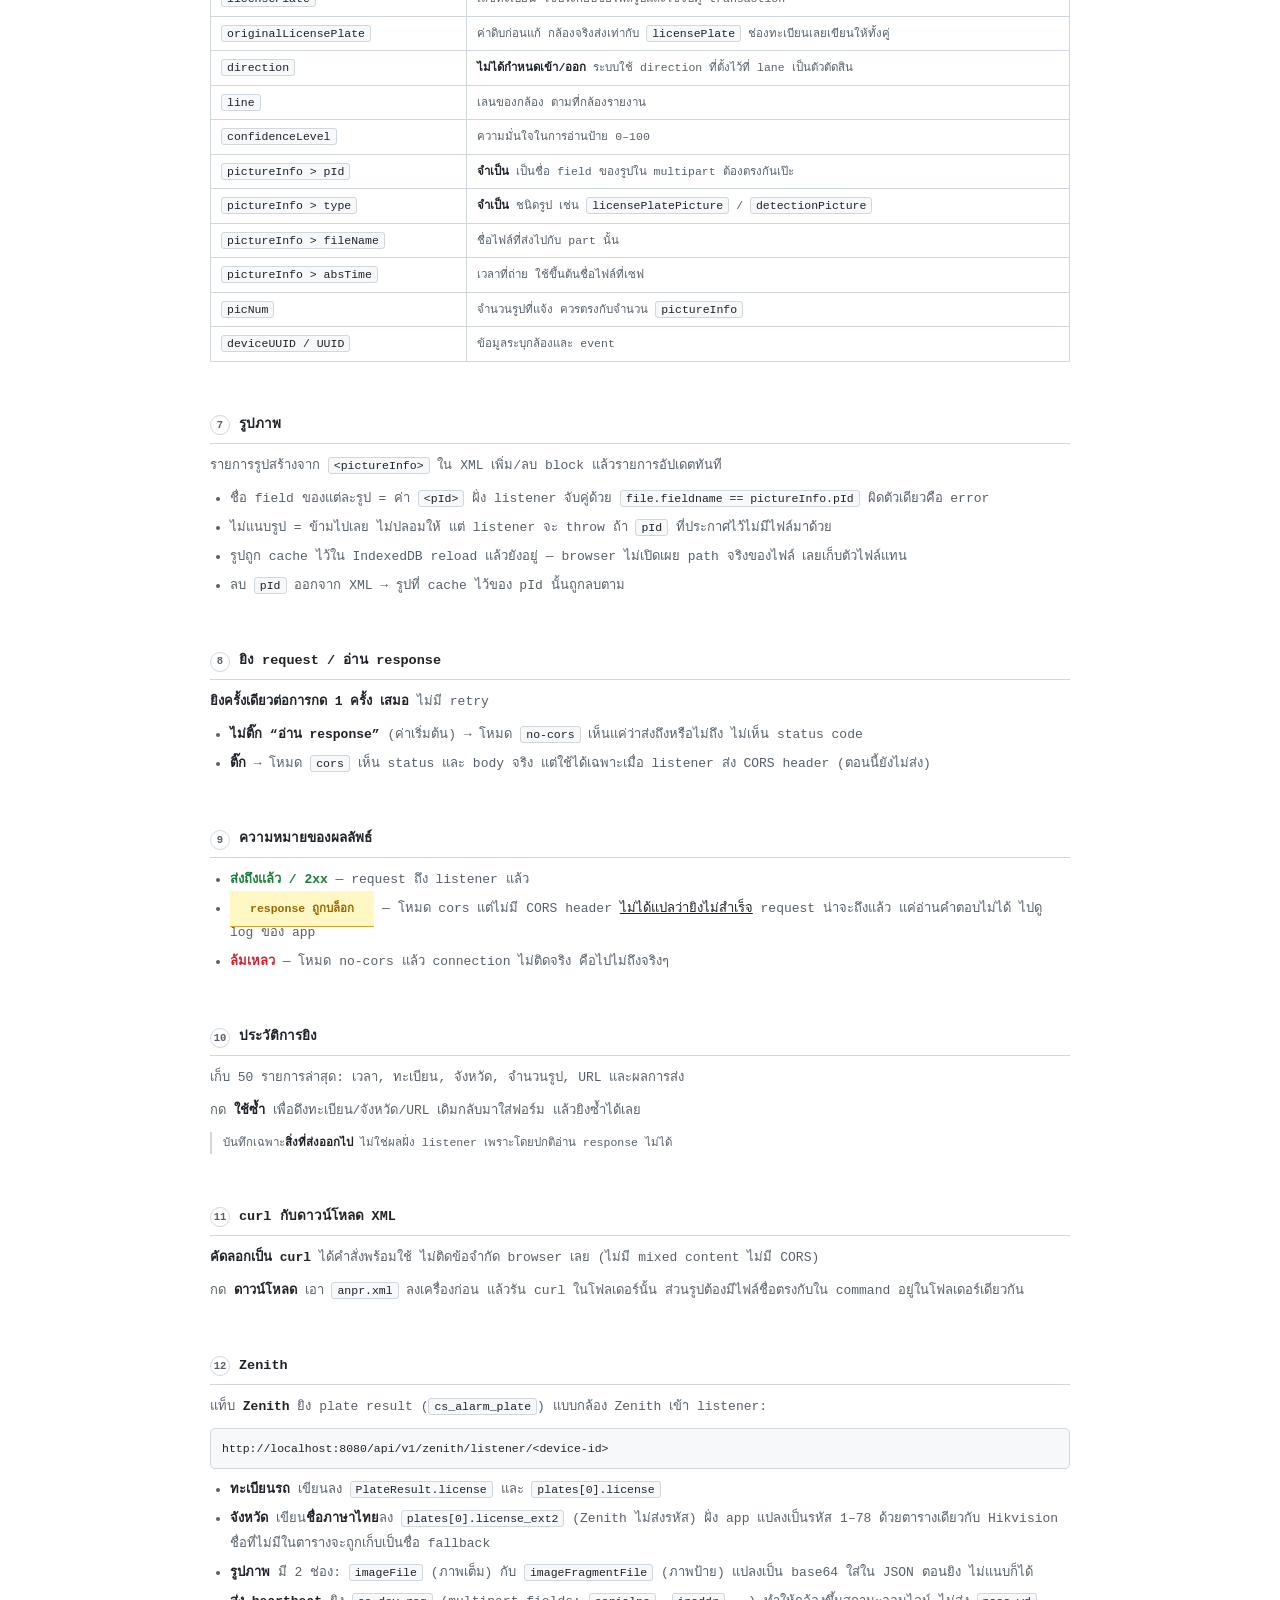
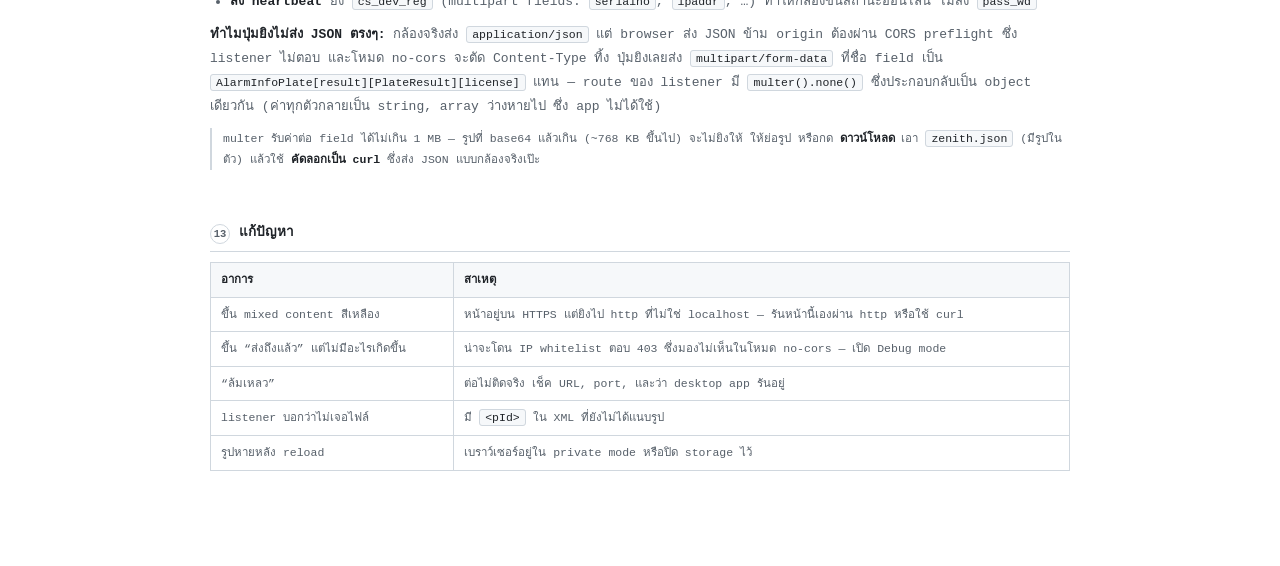
==== commit f8b09913: "feat: Zenith tab for mocking plate result and heartbeat requests New zenith.html page next to the Hi" ====
--- a/help.html
+++ b/help.html
@@ -4,7 +4,7 @@
     <meta charset="utf-8" />
     <meta name="viewport" content="width=device-width, initial-scale=1" />
     <title>ANPR Mock — help</title>
-    <link rel="stylesheet" href="./styles.css" />
+    <link rel="stylesheet" href="./styles.css?v=3" />
     <script>
       document.documentElement.dataset.theme = localStorage.getItem("anpr-theme") || "light"
     </script>
@@ -15,6 +15,7 @@
       <span class="sub" data-i18n="nav.help"></span>
       <nav>
         <a href="./index.html" data-i18n="nav.app"></a>
+        <a href="./zenith.html" data-i18n="nav.zenith"></a>
         <a class="active" href="./help.html" data-i18n="nav.help"></a>
       </nav>
       <select id="lang" class="lang"></select>
@@ -23,8 +24,8 @@
 
     <main id="doc" class="doc"></main>
 
-    <script src="./theme.js"></script>
-    <script src="./i18n.js"></script>
-    <script src="./help.js"></script>
+    <script src="./theme.js?v=3"></script>
+    <script src="./i18n.js?v=3"></script>
+    <script src="./help.js?v=3"></script>
   </body>
 </html>
--- a/styles.css
+++ b/styles.css
@@ -214,6 +214,15 @@
 .pid-file {
   color: var(--ok);
 }
+.pid-file.err {
+  color: var(--err);
+  white-space: normal;
+}
+p.transport {
+  margin: -8px 0 18px;
+  font-size: 11px;
+  line-height: 1.6;
+}
 
 .btn-file {
   display: inline-block;
@@ -715,3 +724,196 @@
   line-height: 1.55;
   color: var(--faint);
 }
+
+/* ── presence: people are now buttons that open a DM ─────────────────────── */
+
+.p-peer {
+  display: flex;
+  align-items: baseline;
+  gap: 8px;
+  width: 100%;
+  padding: 4px 6px;
+  margin: 0 -6px;
+  border: 0;
+  border-radius: 4px;
+  background: none;
+  color: inherit;
+  font: inherit;
+  text-align: left;
+  cursor: pointer;
+}
+.p-peer:hover {
+  background: var(--panel);
+}
+.p-badge {
+  flex: none;
+  min-width: 17px;
+  padding: 0 5px;
+  border-radius: 9px;
+  background: var(--err);
+  color: #fff;
+  font-size: 10px;
+  line-height: 17px;
+  text-align: center;
+}
+/* An unread message is the one thing here worth pulling the eye. */
+.presence.unread .p-dot {
+  background: var(--err);
+  box-shadow: 0 0 0 3px color-mix(in srgb, var(--err) 22%, transparent);
+}
+
+/* ── direct message dock ─────────────────────────────────────────────────── */
+
+.chat {
+  position: fixed;
+  right: 16px;
+  bottom: 16px;
+  z-index: 30;
+  display: flex;
+  flex-direction: column;
+  width: 300px;
+  max-height: min(420px, 60vh);
+  border: 1px solid var(--border);
+  border-radius: 6px;
+  background: var(--bg);
+  box-shadow: 0 10px 28px rgb(0 0 0 / 22%);
+}
+.chat[hidden] {
+  display: none;
+}
+
+.c-head {
+  display: flex;
+  align-items: center;
+  gap: 7px;
+  flex: none;
+  padding: 8px 10px;
+  border-bottom: 1px solid var(--border);
+}
+.c-head strong {
+  flex: 1;
+  min-width: 0;
+  font-size: 12px;
+  white-space: nowrap;
+  overflow: hidden;
+  text-overflow: ellipsis;
+}
+.c-dot {
+  width: 7px;
+  height: 7px;
+  flex: none;
+  border-radius: 50%;
+  background: var(--ok);
+}
+.c-x {
+  border: 0;
+  background: none;
+  padding: 0 2px;
+  color: var(--faint);
+  font-size: 16px;
+  line-height: 1;
+  cursor: pointer;
+}
+.c-x:hover {
+  color: var(--txt);
+}
+
+.c-log {
+  flex: 1;
+  min-height: 90px;
+  overflow-y: auto;
+  padding: 9px 10px;
+  display: flex;
+  flex-direction: column;
+  gap: 5px;
+}
+.c-msg {
+  display: flex;
+  align-items: baseline;
+  gap: 7px;
+  max-width: 88%;
+  padding: 5px 8px;
+  border-radius: 8px;
+  font-size: 12px;
+  line-height: 1.45;
+}
+.c-msg.theirs {
+  align-self: flex-start;
+  background: var(--panel);
+  border: 1px solid var(--border);
+}
+.c-msg.mine {
+  align-self: flex-end;
+  background: var(--ok);
+  color: #fff;
+}
+.c-text {
+  flex: 1;
+  min-width: 0;
+  word-break: break-word;
+  white-space: pre-wrap;
+}
+.c-at {
+  flex: none;
+  font-size: 9.5px;
+  opacity: 0.65;
+}
+.c-none {
+  margin: auto;
+  color: var(--faint);
+  font-size: 11.5px;
+}
+
+/* Reserves its own line so arriving text does not shift the log. */
+.c-typing {
+  flex: none;
+  min-height: 15px;
+  padding: 0 10px;
+  font-size: 10.5px;
+  color: var(--faint);
+}
+
+.c-input {
+  display: flex;
+  gap: 6px;
+  flex: none;
+  padding: 8px 10px 10px;
+  border-top: 1px solid var(--border);
+}
+.c-input input {
+  flex: 1;
+  min-width: 0;
+  background: var(--panel);
+  color: var(--txt);
+  border: 1px solid var(--border);
+  border-radius: 5px;
+  padding: 7px 9px;
+  font: inherit;
+  font-size: 12px;
+}
+.c-input input:focus {
+  outline: none;
+  border-color: var(--dim);
+}
+.c-send {
+  flex: none;
+  padding: 0 12px;
+  border: 1px solid var(--border);
+  border-radius: 5px;
+  background: var(--panel);
+  color: var(--txt);
+  font: inherit;
+  font-size: 12px;
+  cursor: pointer;
+}
+.c-send:hover {
+  border-color: var(--dim);
+}
+
+@media (max-width: 520px) {
+  .chat {
+    left: 12px;
+    right: 12px;
+    width: auto;
+  }
+}
